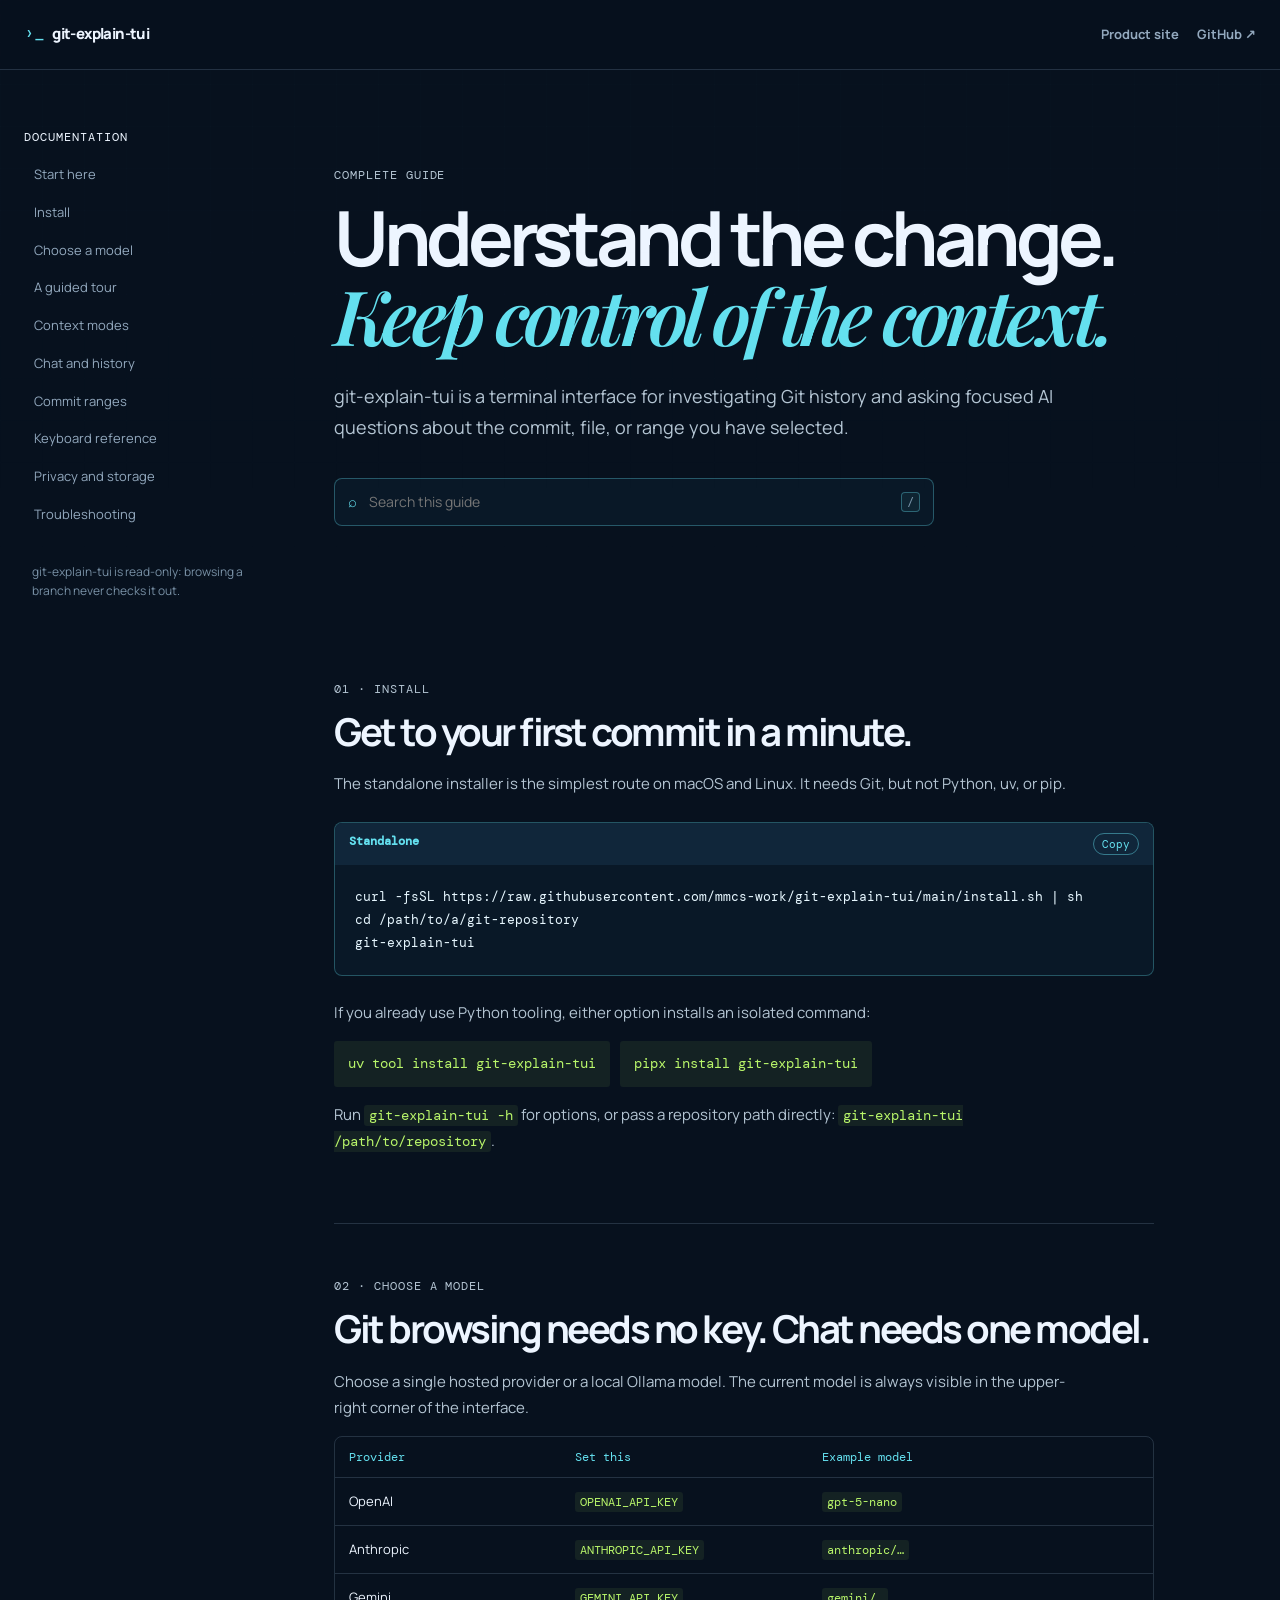
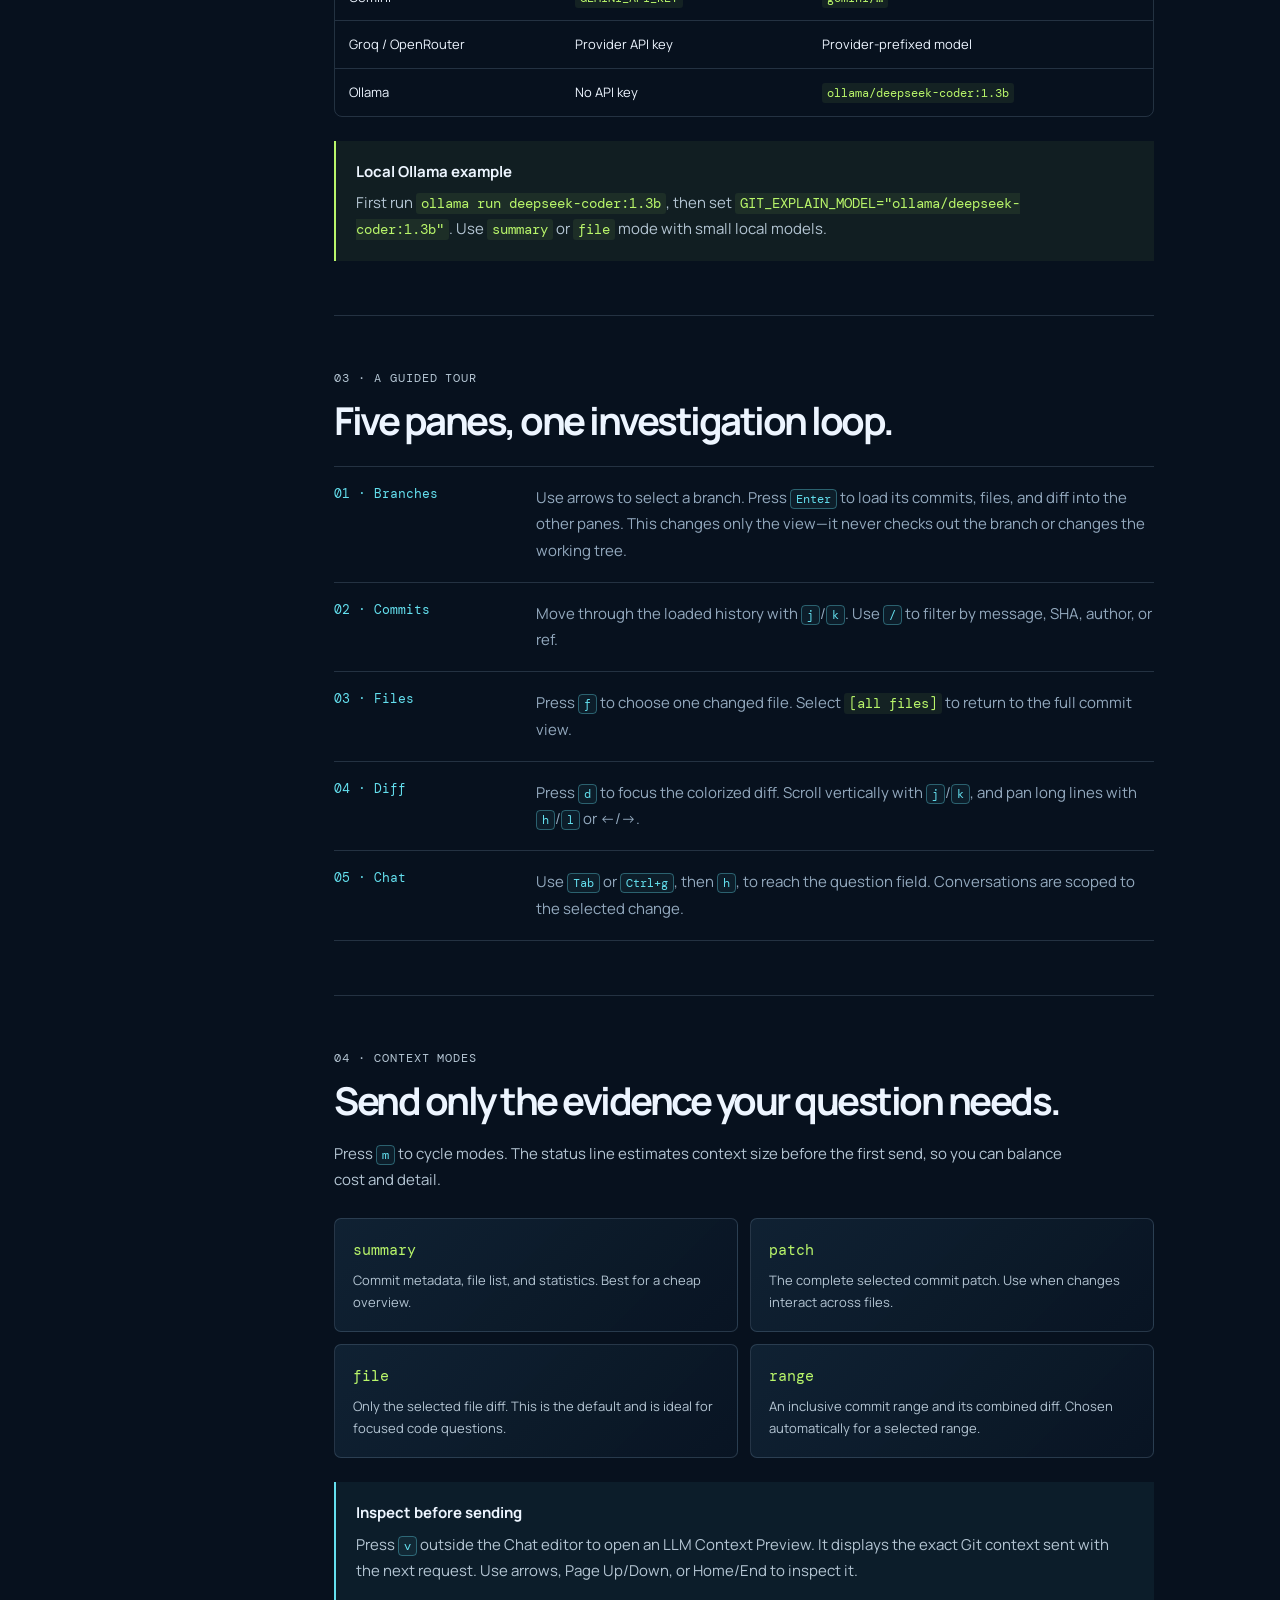
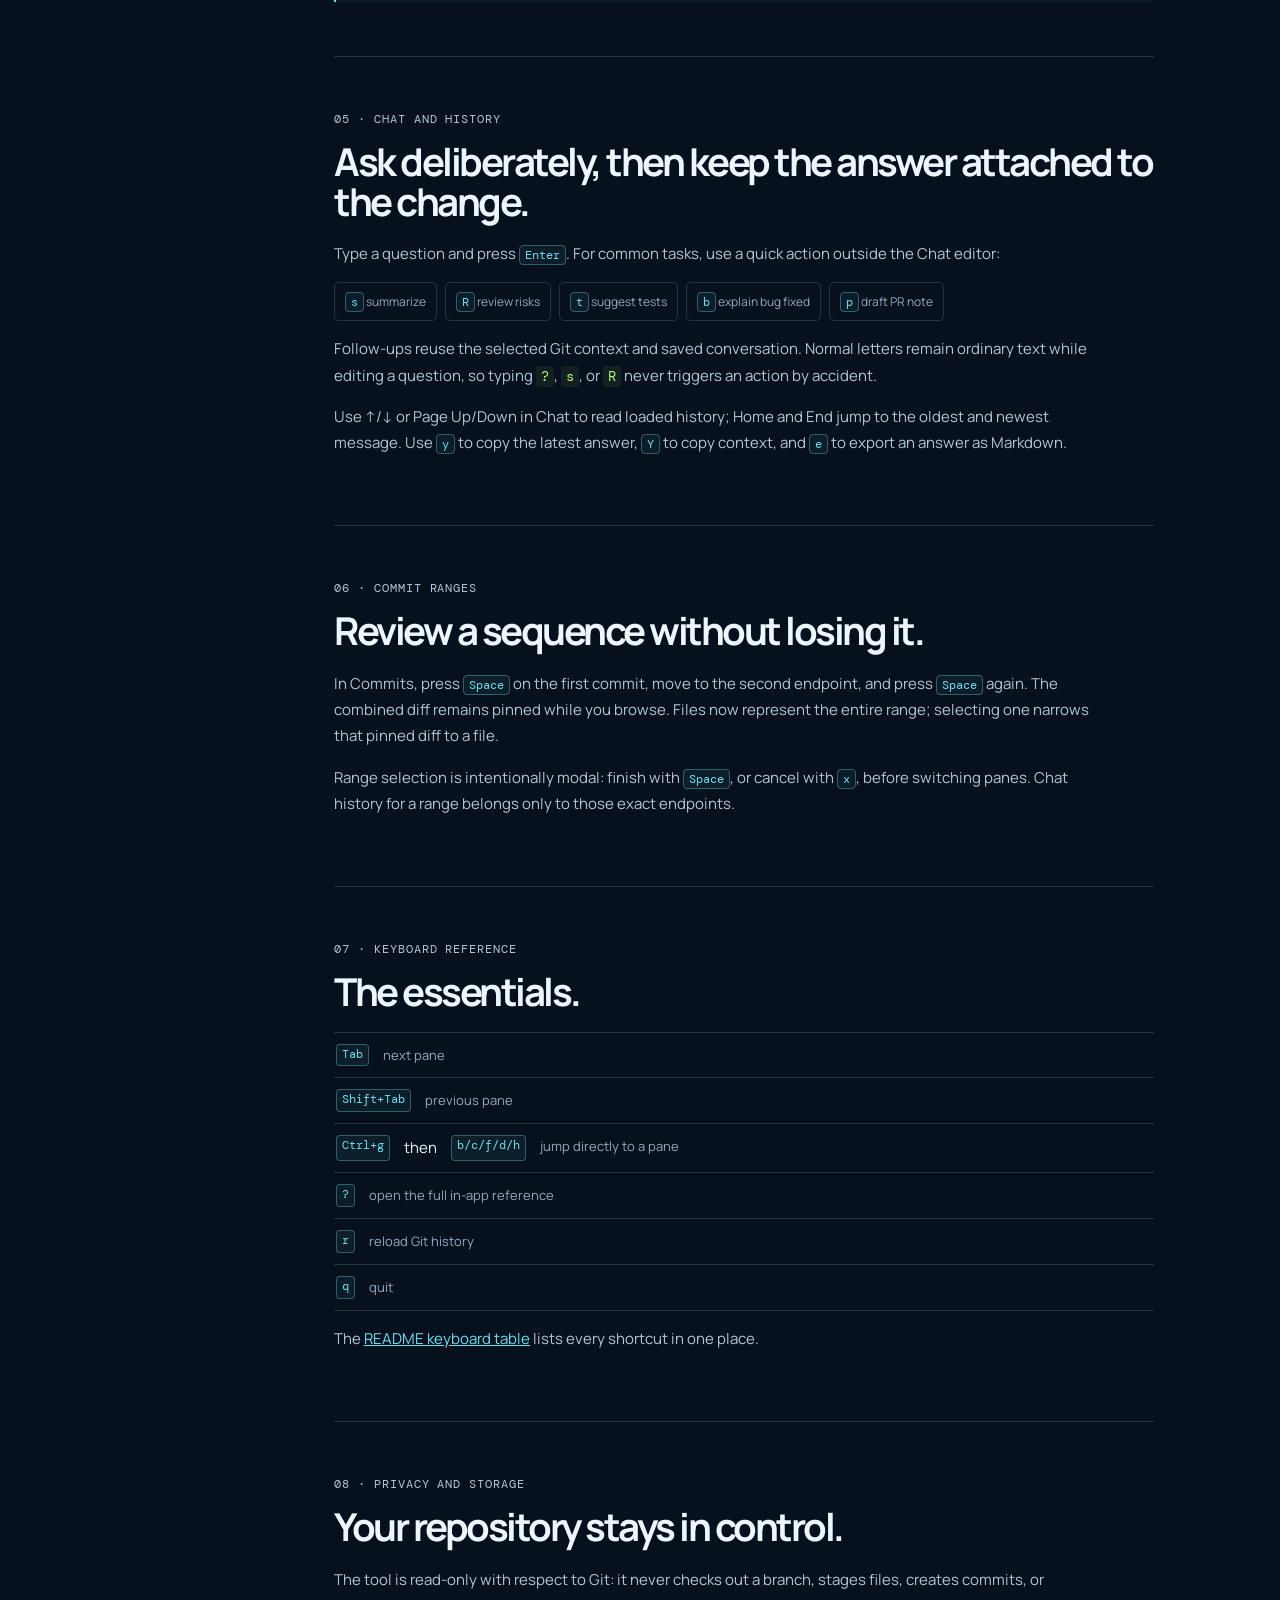
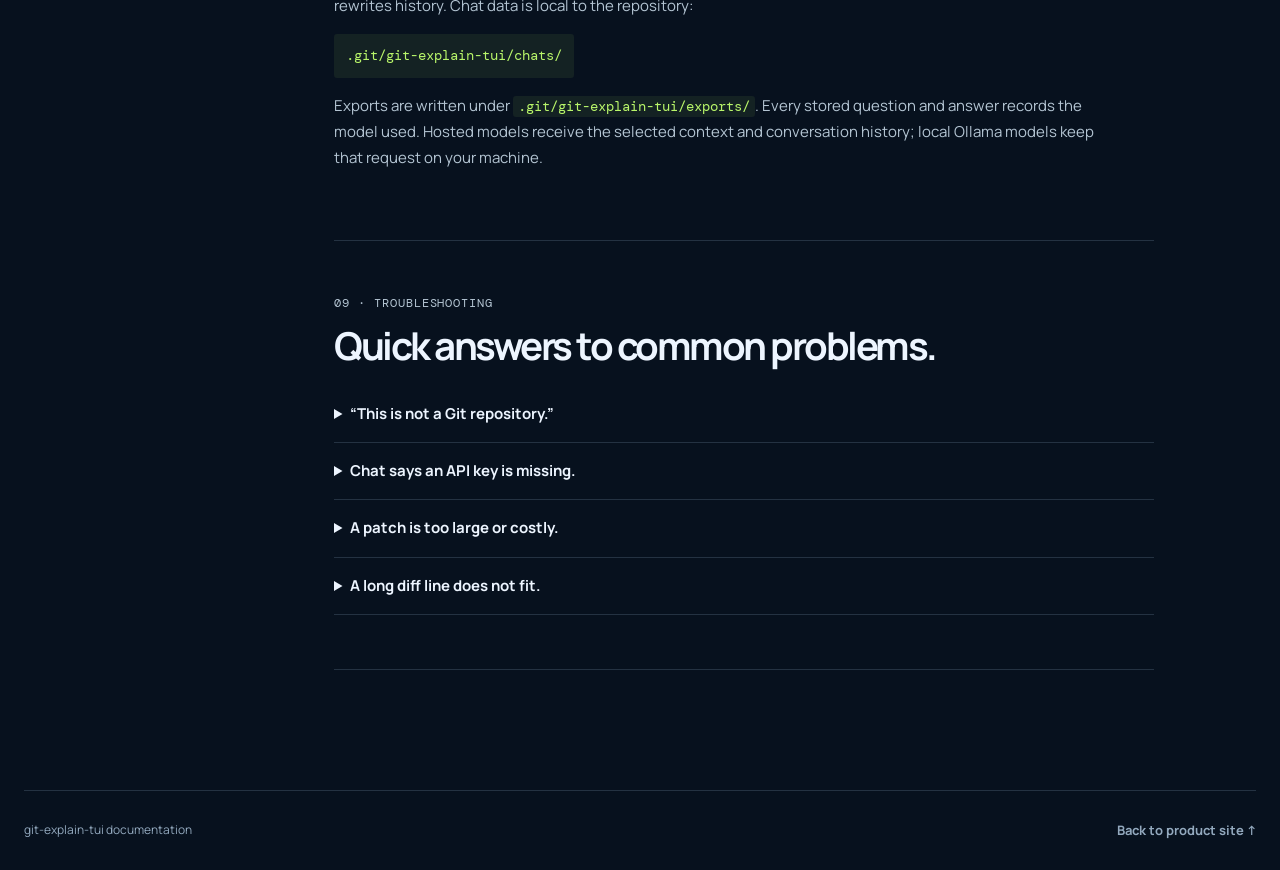
==== docs/guide/index.html @ 9ba9210c "docs: add searchable documentation guide" ====
<!doctype html>
<html lang="en">
  <head>
    <meta charset="utf-8" />
    <meta name="viewport" content="width=device-width, initial-scale=1" />
    <meta name="description" content="The complete guide to git-explain-tui: installation, Git browsing, context modes, AI chat, and troubleshooting." />
    <meta name="theme-color" content="#07111e" />
    <title>Documentation — git-explain-tui</title>
    <link rel="stylesheet" href="docs.css" />
  </head>
  <body>
    <header class="topbar">
      <a class="brand" href="../"><span>›_</span> git-explain-tui</a>
      <div class="top-actions">
        <a href="../">Product site</a>
        <a href="https://github.com/mmcs-work/git-explain-tui">GitHub ↗</a>
      </div>
    </header>

    <main class="layout">
      <aside class="sidebar" aria-label="Documentation navigation">
        <p class="sidebar-title">Documentation</p>
        <nav>
          <a href="#start">Start here</a>
          <a href="#install">Install</a>
          <a href="#providers">Choose a model</a>
          <a href="#tour">A guided tour</a>
          <a href="#contexts">Context modes</a>
          <a href="#chat">Chat and history</a>
          <a href="#ranges">Commit ranges</a>
          <a href="#keys">Keyboard reference</a>
          <a href="#privacy">Privacy and storage</a>
          <a href="#troubleshooting">Troubleshooting</a>
        </nav>
        <p class="sidebar-note">git-explain-tui is read-only: browsing a branch never checks it out.</p>
      </aside>

      <article class="content">
        <section class="doc-hero" id="start">
          <p class="eyebrow">Complete guide</p>
          <h1>Understand the change.<br /><em>Keep control of the context.</em></h1>
          <p class="lede">git-explain-tui is a terminal interface for investigating Git history and asking focused AI questions about the commit, file, or range you have selected.</p>
          <label class="search"><span>⌕</span><input id="doc-search" type="search" placeholder="Search this guide" autocomplete="off" /><kbd>/</kbd></label>
          <p class="search-status" id="search-status" aria-live="polite"></p>
        </section>

        <section id="install" data-searchable>
          <p class="kicker">01 · Install</p>
          <h2>Get to your first commit in a minute.</h2>
          <p>The standalone installer is the simplest route on macOS and Linux. It needs Git, but not Python, uv, or pip.</p>
          <div class="code-card"><div><b>Standalone</b><button data-copy="install-command">Copy</button></div><pre id="install-command">curl -fsSL https://raw.githubusercontent.com/mmcs-work/git-explain-tui/main/install.sh | sh
cd /path/to/a/git-repository
git-explain-tui</pre></div>
          <p>If you already use Python tooling, either option installs an isolated command:</p>
          <div class="two-cards"><code>uv tool install git-explain-tui</code><code>pipx install git-explain-tui</code></div>
          <p>Run <code>git-explain-tui -h</code> for options, or pass a repository path directly: <code>git-explain-tui /path/to/repository</code>.</p>
        </section>

        <section id="providers" data-searchable>
          <p class="kicker">02 · Choose a model</p>
          <h2>Git browsing needs no key. Chat needs one model.</h2>
          <p>Choose a single hosted provider or a local Ollama model. The current model is always visible in the upper-right corner of the interface.</p>
          <div class="table-wrap"><table><thead><tr><th>Provider</th><th>Set this</th><th>Example model</th></tr></thead><tbody>
            <tr><td>OpenAI</td><td><code>OPENAI_API_KEY</code></td><td><code>gpt-5-nano</code></td></tr>
            <tr><td>Anthropic</td><td><code>ANTHROPIC_API_KEY</code></td><td><code>anthropic/…</code></td></tr>
            <tr><td>Gemini</td><td><code>GEMINI_API_KEY</code></td><td><code>gemini/…</code></td></tr>
            <tr><td>Groq / OpenRouter</td><td>Provider API key</td><td>Provider-prefixed model</td></tr>
            <tr><td>Ollama</td><td>No API key</td><td><code>ollama/deepseek-coder:1.3b</code></td></tr>
          </tbody></table></div>
          <div class="callout"><b>Local Ollama example</b><p>First run <code>ollama run deepseek-coder:1.3b</code>, then set <code>GIT_EXPLAIN_MODEL="ollama/deepseek-coder:1.3b"</code>. Use <code>summary</code> or <code>file</code> mode with small local models.</p></div>
        </section>

        <section id="tour" data-searchable>
          <p class="kicker">03 · A guided tour</p>
          <h2>Five panes, one investigation loop.</h2>
          <ol class="tour">
            <li><b>01 · Branches</b><span>Use arrows to select a branch. Press <kbd>Enter</kbd> to load its commits, files, and diff into the other panes. This changes only the view—it never checks out the branch or changes the working tree.</span></li>
            <li><b>02 · Commits</b><span>Move through the loaded history with <kbd>j</kbd>/<kbd>k</kbd>. Use <kbd>/</kbd> to filter by message, SHA, author, or ref.</span></li>
            <li><b>03 · Files</b><span>Press <kbd>f</kbd> to choose one changed file. Select <code>[all files]</code> to return to the full commit view.</span></li>
            <li><b>04 · Diff</b><span>Press <kbd>d</kbd> to focus the colorized diff. Scroll vertically with <kbd>j</kbd>/<kbd>k</kbd>, and pan long lines with <kbd>h</kbd>/<kbd>l</kbd> or ←/→.</span></li>
            <li><b>05 · Chat</b><span>Use <kbd>Tab</kbd> or <kbd>Ctrl+g</kbd>, then <kbd>h</kbd>, to reach the question field. Conversations are scoped to the selected change.</span></li>
          </ol>
        </section>

        <section id="contexts" data-searchable>
          <p class="kicker">04 · Context modes</p>
          <h2>Send only the evidence your question needs.</h2>
          <p>Press <kbd>m</kbd> to cycle modes. The status line estimates context size before the first send, so you can balance cost and detail.</p>
          <div class="mode-grid">
            <article><b>summary</b><p>Commit metadata, file list, and statistics. Best for a cheap overview.</p></article>
            <article><b>patch</b><p>The complete selected commit patch. Use when changes interact across files.</p></article>
            <article><b>file</b><p>Only the selected file diff. This is the default and is ideal for focused code questions.</p></article>
            <article><b>range</b><p>An inclusive commit range and its combined diff. Chosen automatically for a selected range.</p></article>
          </div>
          <div class="callout cyan"><b>Inspect before sending</b><p>Press <kbd>v</kbd> outside the Chat editor to open an LLM Context Preview. It displays the exact Git context sent with the next request. Use arrows, Page Up/Down, or Home/End to inspect it.</p></div>
        </section>

        <section id="chat" data-searchable>
          <p class="kicker">05 · Chat and history</p>
          <h2>Ask deliberately, then keep the answer attached to the change.</h2>
          <p>Type a question and press <kbd>Enter</kbd>. For common tasks, use a quick action outside the Chat editor:</p>
          <div class="key-grid"><span><kbd>s</kbd> summarize</span><span><kbd>R</kbd> review risks</span><span><kbd>t</kbd> suggest tests</span><span><kbd>b</kbd> explain bug fixed</span><span><kbd>p</kbd> draft PR note</span></div>
          <p>Follow-ups reuse the selected Git context and saved conversation. Normal letters remain ordinary text while editing a question, so typing <code>?</code>, <code>s</code>, or <code>R</code> never triggers an action by accident.</p>
          <p>Use ↑/↓ or Page Up/Down in Chat to read loaded history; Home and End jump to the oldest and newest message. Use <kbd>y</kbd> to copy the latest answer, <kbd>Y</kbd> to copy context, and <kbd>e</kbd> to export an answer as Markdown.</p>
        </section>

        <section id="ranges" data-searchable>
          <p class="kicker">06 · Commit ranges</p>
          <h2>Review a sequence without losing it.</h2>
          <p>In Commits, press <kbd>Space</kbd> on the first commit, move to the second endpoint, and press <kbd>Space</kbd> again. The combined diff remains pinned while you browse. Files now represent the entire range; selecting one narrows that pinned diff to a file.</p>
          <p>Range selection is intentionally modal: finish with <kbd>Space</kbd>, or cancel with <kbd>x</kbd>, before switching panes. Chat history for a range belongs only to those exact endpoints.</p>
        </section>

        <section id="keys" data-searchable>
          <p class="kicker">07 · Keyboard reference</p>
          <h2>The essentials.</h2>
          <div class="keys"><div><kbd>Tab</kbd><span>next pane</span></div><div><kbd>Shift+Tab</kbd><span>previous pane</span></div><div><kbd>Ctrl+g</kbd> then <kbd>b/c/f/d/h</kbd><span>jump directly to a pane</span></div><div><kbd>?</kbd><span>open the full in-app reference</span></div><div><kbd>r</kbd><span>reload Git history</span></div><div><kbd>q</kbd><span>quit</span></div></div>
          <p>The <a href="https://github.com/mmcs-work/git-explain-tui#keyboard">README keyboard table</a> lists every shortcut in one place.</p>
        </section>

        <section id="privacy" data-searchable>
          <p class="kicker">08 · Privacy and storage</p>
          <h2>Your repository stays in control.</h2>
          <p>The tool is read-only with respect to Git: it never checks out a branch, stages files, creates commits, or rewrites history. Chat data is local to the repository:</p>
          <div class="path">.git/git-explain-tui/chats/</div>
          <p>Exports are written under <code>.git/git-explain-tui/exports/</code>. Every stored question and answer records the model used. Hosted models receive the selected context and conversation history; local Ollama models keep that request on your machine.</p>
        </section>

        <section id="troubleshooting" data-searchable>
          <p class="kicker">09 · Troubleshooting</p>
          <h2>Quick answers to common problems.</h2>
          <details><summary>“This is not a Git repository.”</summary><p>Run the command inside a repository, or pass its path: <code>git-explain-tui /path/to/repository</code>.</p></details>
          <details><summary>Chat says an API key is missing.</summary><p>Git browsing still works. Set one provider key such as <code>OPENAI_API_KEY</code>, or configure a local model with <code>GIT_EXPLAIN_MODEL="ollama/…"</code>.</p></details>
          <details><summary>A patch is too large or costly.</summary><p>Choose <code>summary</code> or <code>file</code> mode with <kbd>m</kbd>, and press <kbd>v</kbd> to inspect the payload before sending.</p></details>
          <details><summary>A long diff line does not fit.</summary><p>Focus Diff with <kbd>d</kbd>, then pan with <kbd>h</kbd>/<kbd>l</kbd> or ←/→. The horizontal counter shows your position.</p></details>
        </section>
      </article>
    </main>
    <footer><span>git-explain-tui documentation</span><a href="../">Back to product site ↑</a></footer>
    <script src="docs.js"></script>
  </body>
</html>
---- docs/guide/docs.css ----
@import url('https://fonts.googleapis.com/css2?family=DM+Mono:wght@400;500&family=Manrope:wght@400;500;600;700;800&family=Playfair+Display:ital,wght@0,600;0,700;1,600&display=swap');
:root{--ink:#edf5ff;--muted:#93a9be;--line:rgba(176,211,239,.17);--night:#07111e;--panel:#0b1a2a;--cyan:#64e0ef;--lime:#b9f66a;--violet:#caa8ff;--orange:#ffc36b}*{box-sizing:border-box}html{scroll-behavior:smooth}body{margin:0;color:var(--ink);background:var(--night);font:15px/1.75 Manrope,system-ui,sans-serif}body:before{content:"";position:fixed;inset:0;pointer-events:none;opacity:.4;background-image:linear-gradient(rgba(145,187,218,.035) 1px,transparent 1px),linear-gradient(90deg,rgba(145,187,218,.035) 1px,transparent 1px);background-size:42px 42px;mask-image:linear-gradient(to bottom,#000,transparent 75%)}.topbar{height:70px;padding:0 max(24px,calc((100% - 1240px)/2));display:flex;align-items:center;justify-content:space-between;border-bottom:1px solid var(--line);position:sticky;top:0;background:rgba(7,17,30,.88);backdrop-filter:blur(12px);z-index:2}.brand{color:var(--ink);text-decoration:none;font-weight:800;letter-spacing:-.04em}.brand span{color:var(--cyan);font:18px "DM Mono",monospace;margin-right:5px}.top-actions{display:flex;gap:18px}.top-actions a,footer a{color:var(--muted);font-size:13px;font-weight:700;text-decoration:none}.top-actions a:hover,footer a:hover,a{color:var(--cyan)}.layout{width:min(1240px,calc(100% - 48px));margin:auto;display:grid;grid-template-columns:230px minmax(0,820px);gap:80px}.sidebar{position:sticky;top:94px;align-self:start;padding:35px 0}.sidebar-title,.kicker,.eyebrow{font:12px "DM Mono",monospace;text-transform:uppercase;letter-spacing:.08em}.sidebar-title{color:var(--ink);margin:0 0 12px}.sidebar nav{display:grid;gap:3px}.sidebar nav a{color:var(--muted);text-decoration:none;padding:6px 9px;border-left:1px solid transparent;font-size:13px}.sidebar nav a:hover{color:var(--cyan);border-color:var(--cyan);background:rgba(100,224,239,.05)}.sidebar-note{margin:30px 8px 0;color:#7890a5;font-size:12px;line-height:1.65}.content{padding:72px 0 120px;min-width:0}.content section{padding:54px 0;border-bottom:1px solid var(--line);scroll-margin-top:80px}.doc-hero{padding-top:25px!important;border:0!important}.eyebrow,.kicker{color:var(--cyan);margin:0 0 15px}h1,h2{letter-spacing:-.065em;line-height:1.03}h1{font-size:clamp(46px,6vw,76px);margin:0 0 24px}h2{font-size:clamp(30px,3vw,45px);margin:0 0 20px}h1 em{font-family:"Playfair Display",serif;color:var(--cyan);font-weight:600}.lede{max-width:670px;color:#b6c7d7;font-size:18px;line-height:1.75}.content p{max-width:760px;color:#b4c5d3}.content code,.path{font-family:"DM Mono",monospace;font-size:.9em;color:var(--lime);background:rgba(185,246,106,.07);padding:2px 5px;border-radius:3px}.search{max-width:600px;margin-top:34px;display:flex;align-items:center;gap:10px;padding:10px 13px;border:1px solid rgba(100,224,239,.32);border-radius:8px;background:#091827;color:var(--cyan)}.search input{width:100%;border:0;outline:0;background:transparent;color:var(--ink);font:14px Manrope,sans-serif}.search kbd{color:#7994a9}.search-status{min-height:23px;color:var(--lime);font-size:12px}.code-card{overflow:hidden;margin:24px 0;border:1px solid rgba(100,224,239,.3);border-radius:8px;background:#091827}.code-card>div{display:flex;justify-content:space-between;padding:10px 14px;background:#10263a;color:var(--cyan);font:12px "DM Mono",monospace}.code-card button{border:1px solid rgba(100,224,239,.45);border-radius:999px;background:transparent;color:var(--cyan);padding:3px 8px;font:11px "DM Mono",monospace;cursor:pointer}.code-card pre{margin:0;padding:20px;overflow:auto;color:#e7f7ff;font:13px/1.8 "DM Mono",monospace}.two-cards{display:flex;gap:10px;flex-wrap:wrap}.two-cards code{padding:11px 14px}.table-wrap{overflow:auto;border:1px solid var(--line);border-radius:8px}table{width:100%;border-collapse:collapse;font-size:13px}th,td{text-align:left;padding:12px 14px;border-bottom:1px solid var(--line)}th{color:var(--cyan);font:12px "DM Mono",monospace}tr:last-child td{border:0}.callout{margin-top:24px;padding:18px 20px;border-left:2px solid var(--lime);background:rgba(185,246,106,.055)}.callout.cyan{border-color:var(--cyan);background:rgba(100,224,239,.055)}.callout p{margin:5px 0 0}.tour{list-style:none;margin:26px 0 0;padding:0;border-top:1px solid var(--line)}.tour li{display:grid;grid-template-columns:180px 1fr;gap:22px;padding:18px 0;border-bottom:1px solid var(--line)}.tour b{color:var(--cyan);font:13px "DM Mono",monospace}.tour span{color:var(--muted)}kbd{border:1px solid rgba(100,224,239,.35);border-radius:4px;padding:1px 5px;color:var(--cyan);font:12px "DM Mono",monospace;background:rgba(100,224,239,.06)}.mode-grid{display:grid;grid-template-columns:1fr 1fr;gap:12px;margin-top:25px}.mode-grid article{padding:18px;border:1px solid var(--line);border-radius:7px;background:linear-gradient(135deg,rgba(22,44,64,.62),rgba(10,23,38,.66))}.mode-grid b{color:var(--lime);font:15px "DM Mono",monospace}.mode-grid p{margin:7px 0 0;font-size:13px;line-height:1.65}.key-grid{display:flex;gap:8px;flex-wrap:wrap}.key-grid span{padding:8px 10px;border:1px solid var(--line);border-radius:5px;color:var(--muted);font-size:12px}.keys{display:grid;gap:0;border-top:1px solid var(--line)}.keys div{display:flex;gap:14px;padding:11px 2px;border-bottom:1px solid var(--line)}.keys span{color:var(--muted);font-size:13px}.path{display:inline-block;padding:10px 12px}.content details{padding:15px 0;border-bottom:1px solid var(--line)}summary{cursor:pointer;font-weight:700}details p{margin:9px 0 0;font-size:13px}footer{width:min(1240px,calc(100% - 48px));margin:auto;padding:28px 0;border-top:1px solid var(--line);display:flex;justify-content:space-between;color:var(--muted);font-size:12px}[hidden]{display:none!important}@media(max-width:850px){.layout{display:block}.sidebar{position:static;padding:25px 0 0}.sidebar nav{grid-template-columns:repeat(2,minmax(0,1fr));gap:2px}.sidebar-note{display:none}.content{padding-top:45px}.topbar{padding:0 20px}.tour li{grid-template-columns:1fr;gap:4px}}@media(max-width:560px){.layout,footer{width:min(100% - 30px,1240px)}.top-actions{gap:10px}.top-actions a{font-size:11px}.sidebar nav{grid-template-columns:1fr}.mode-grid{grid-template-columns:1fr}.content{padding-bottom:65px}.content section{padding:38px 0}.tour li{padding:15px 0}}
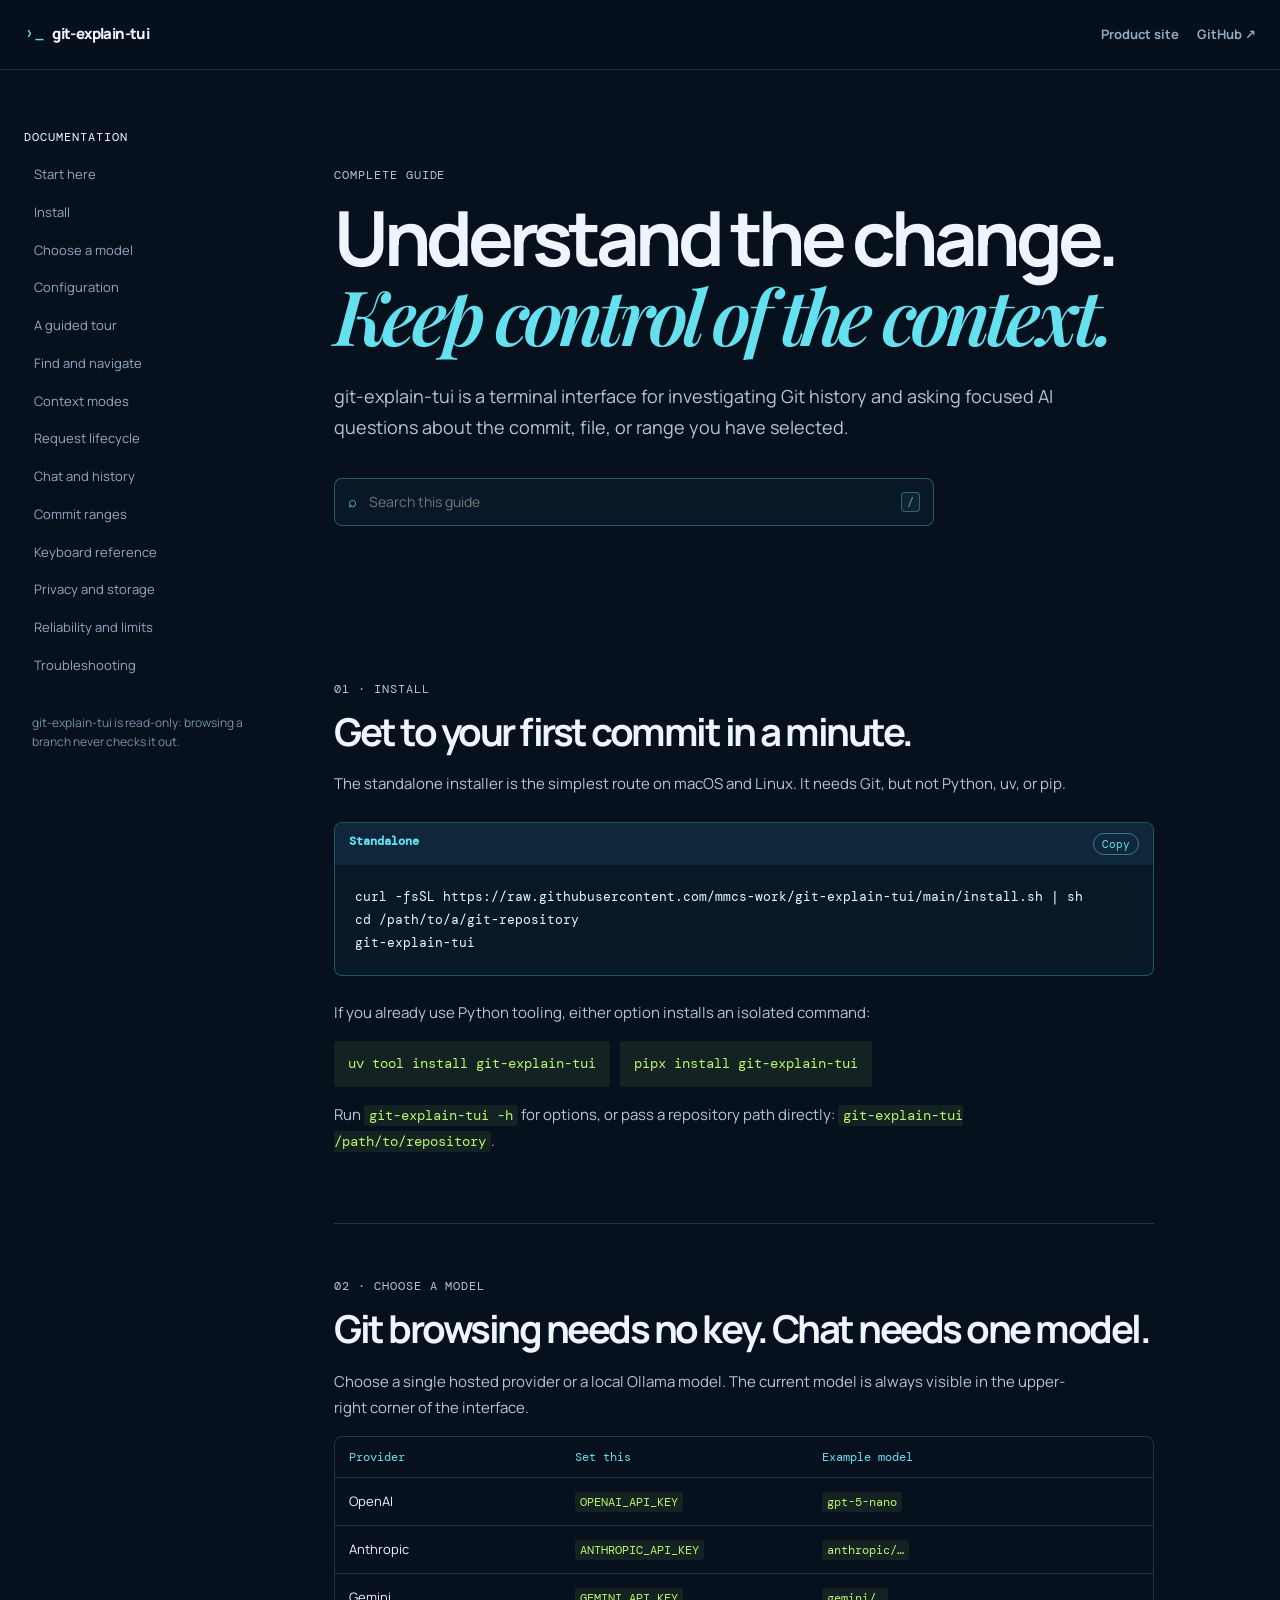
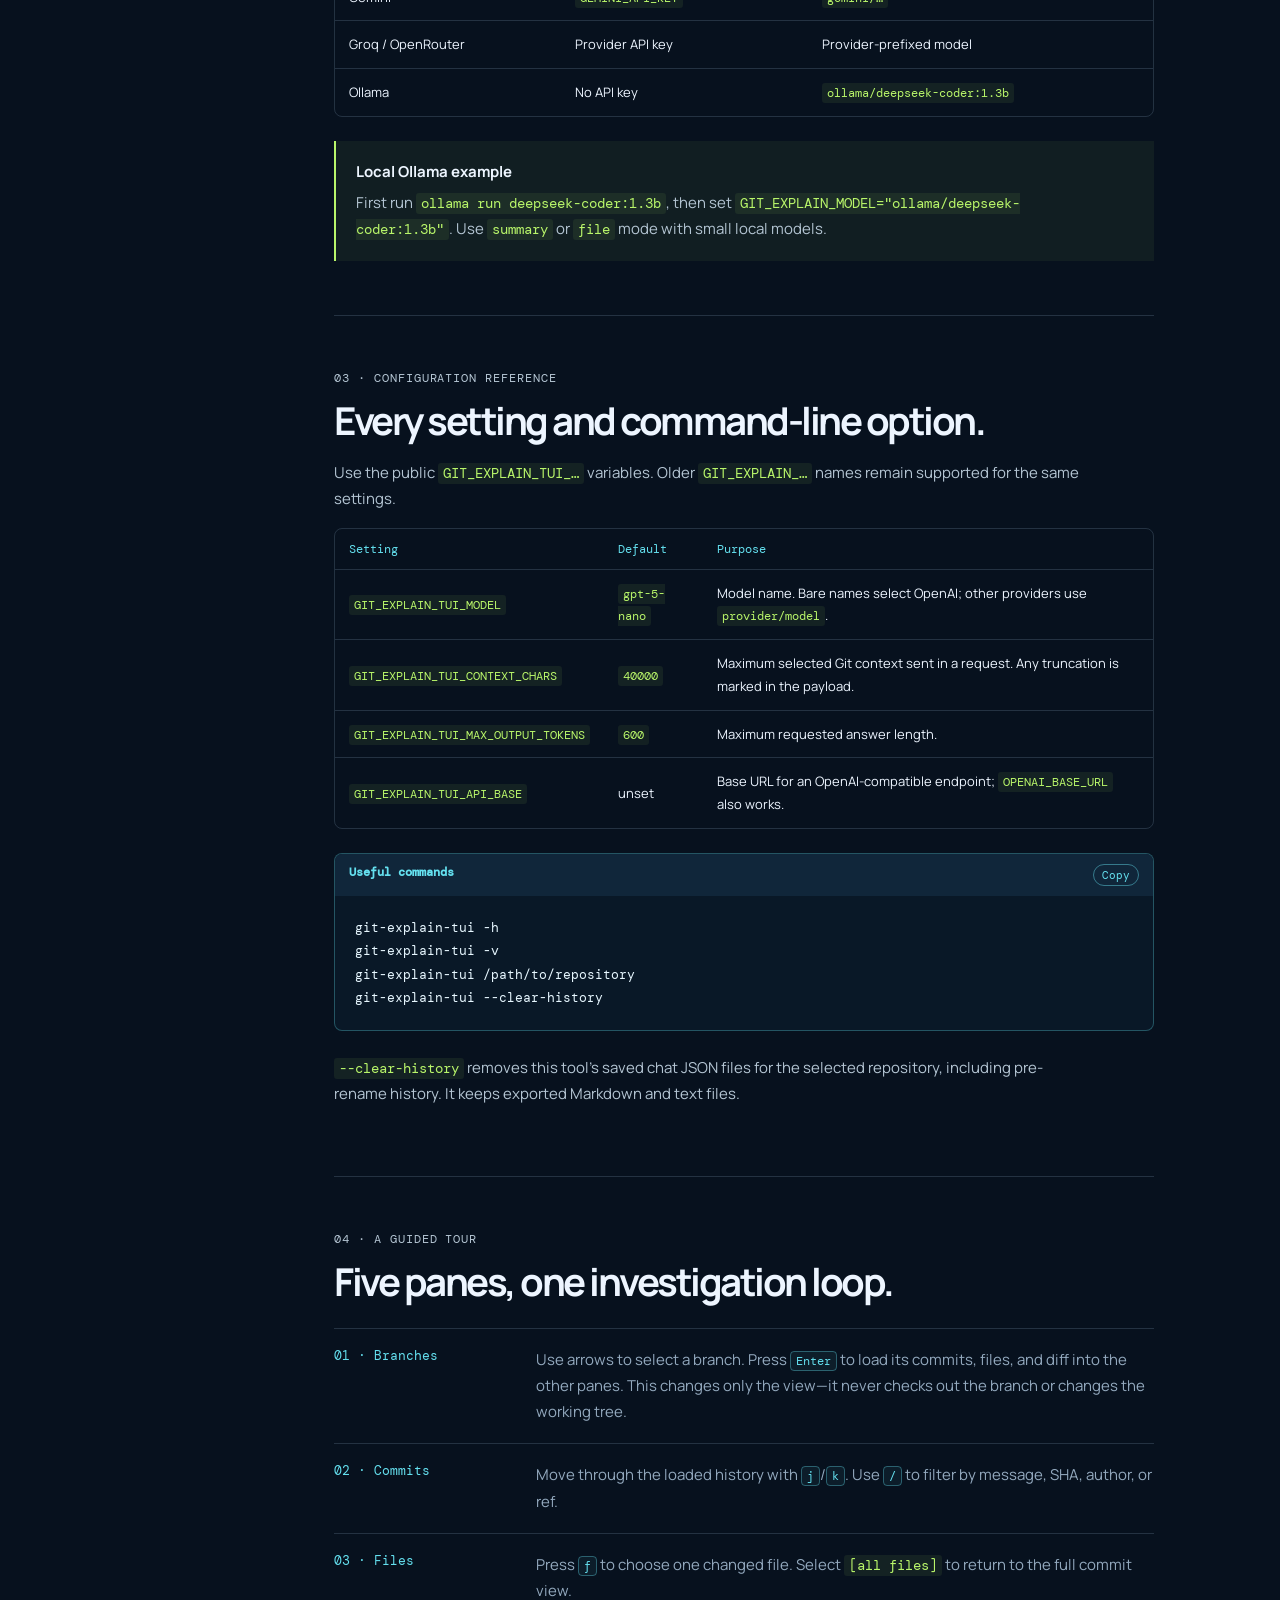
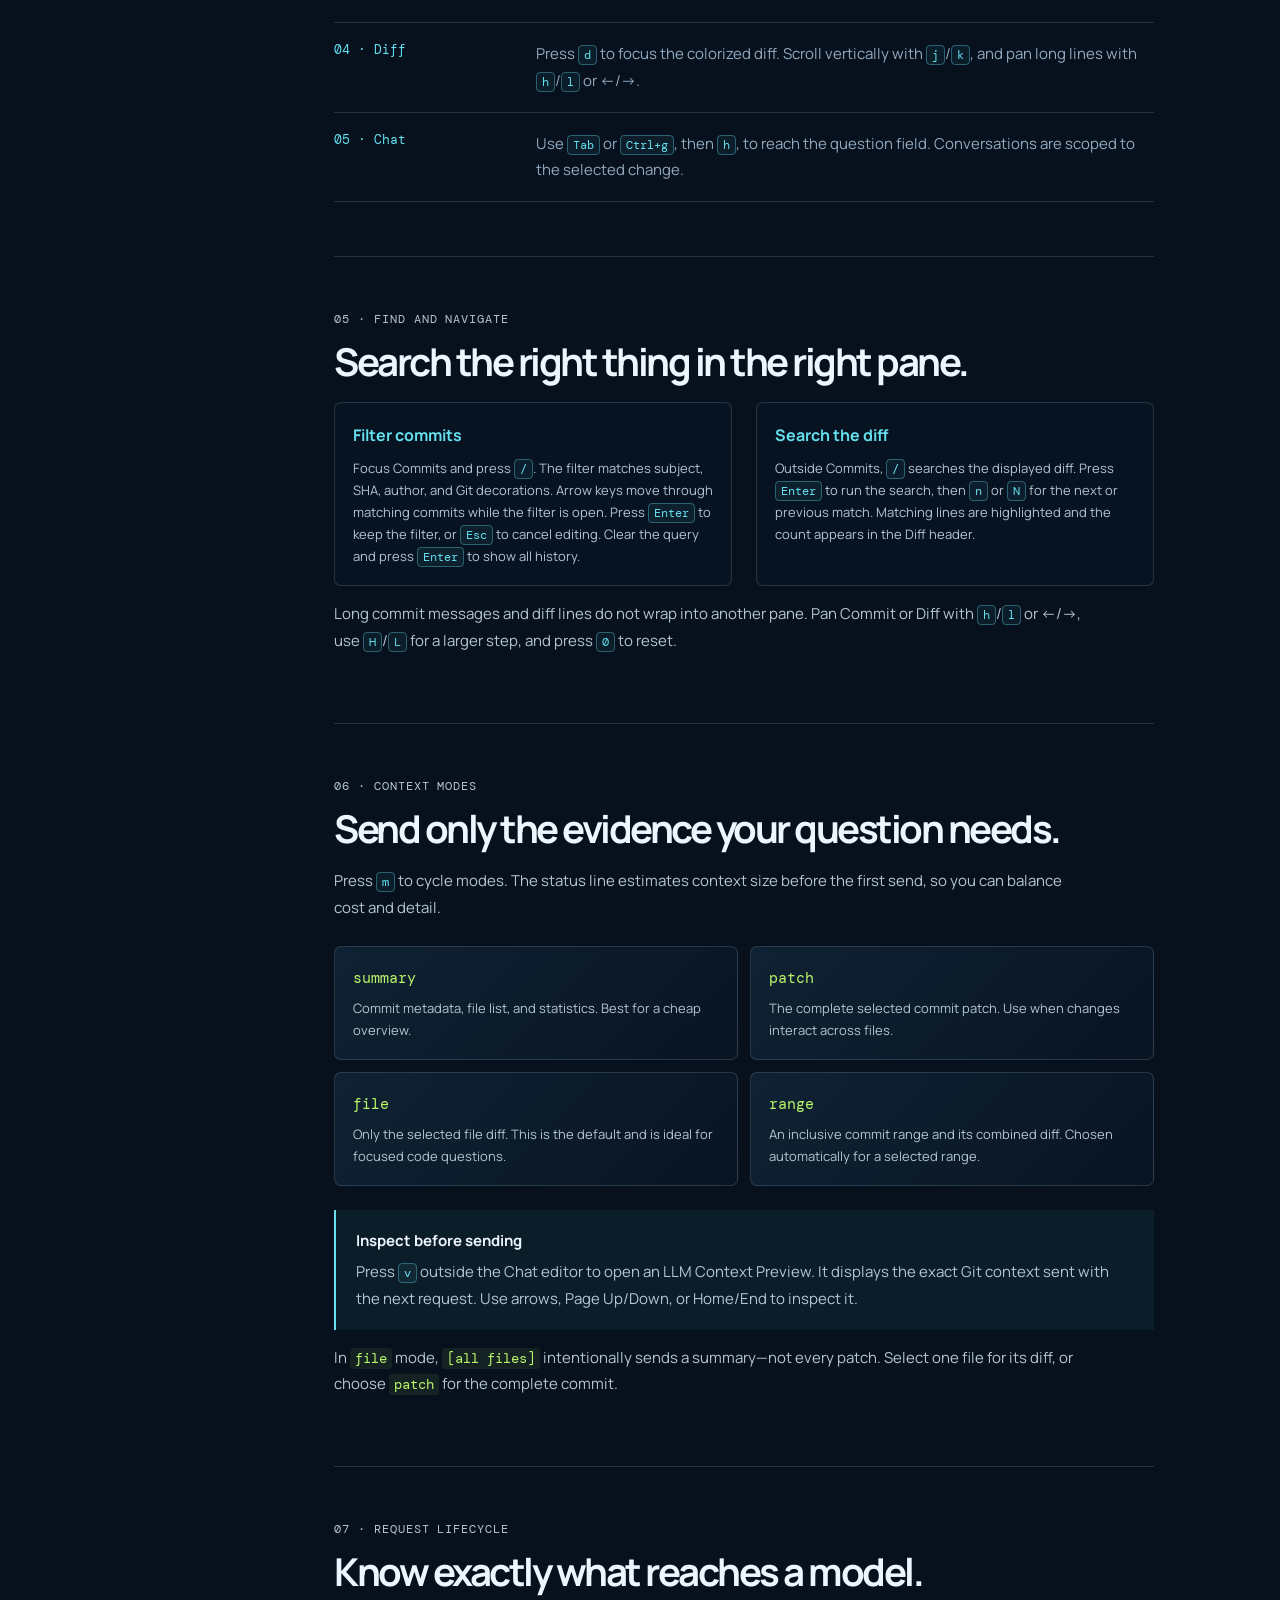
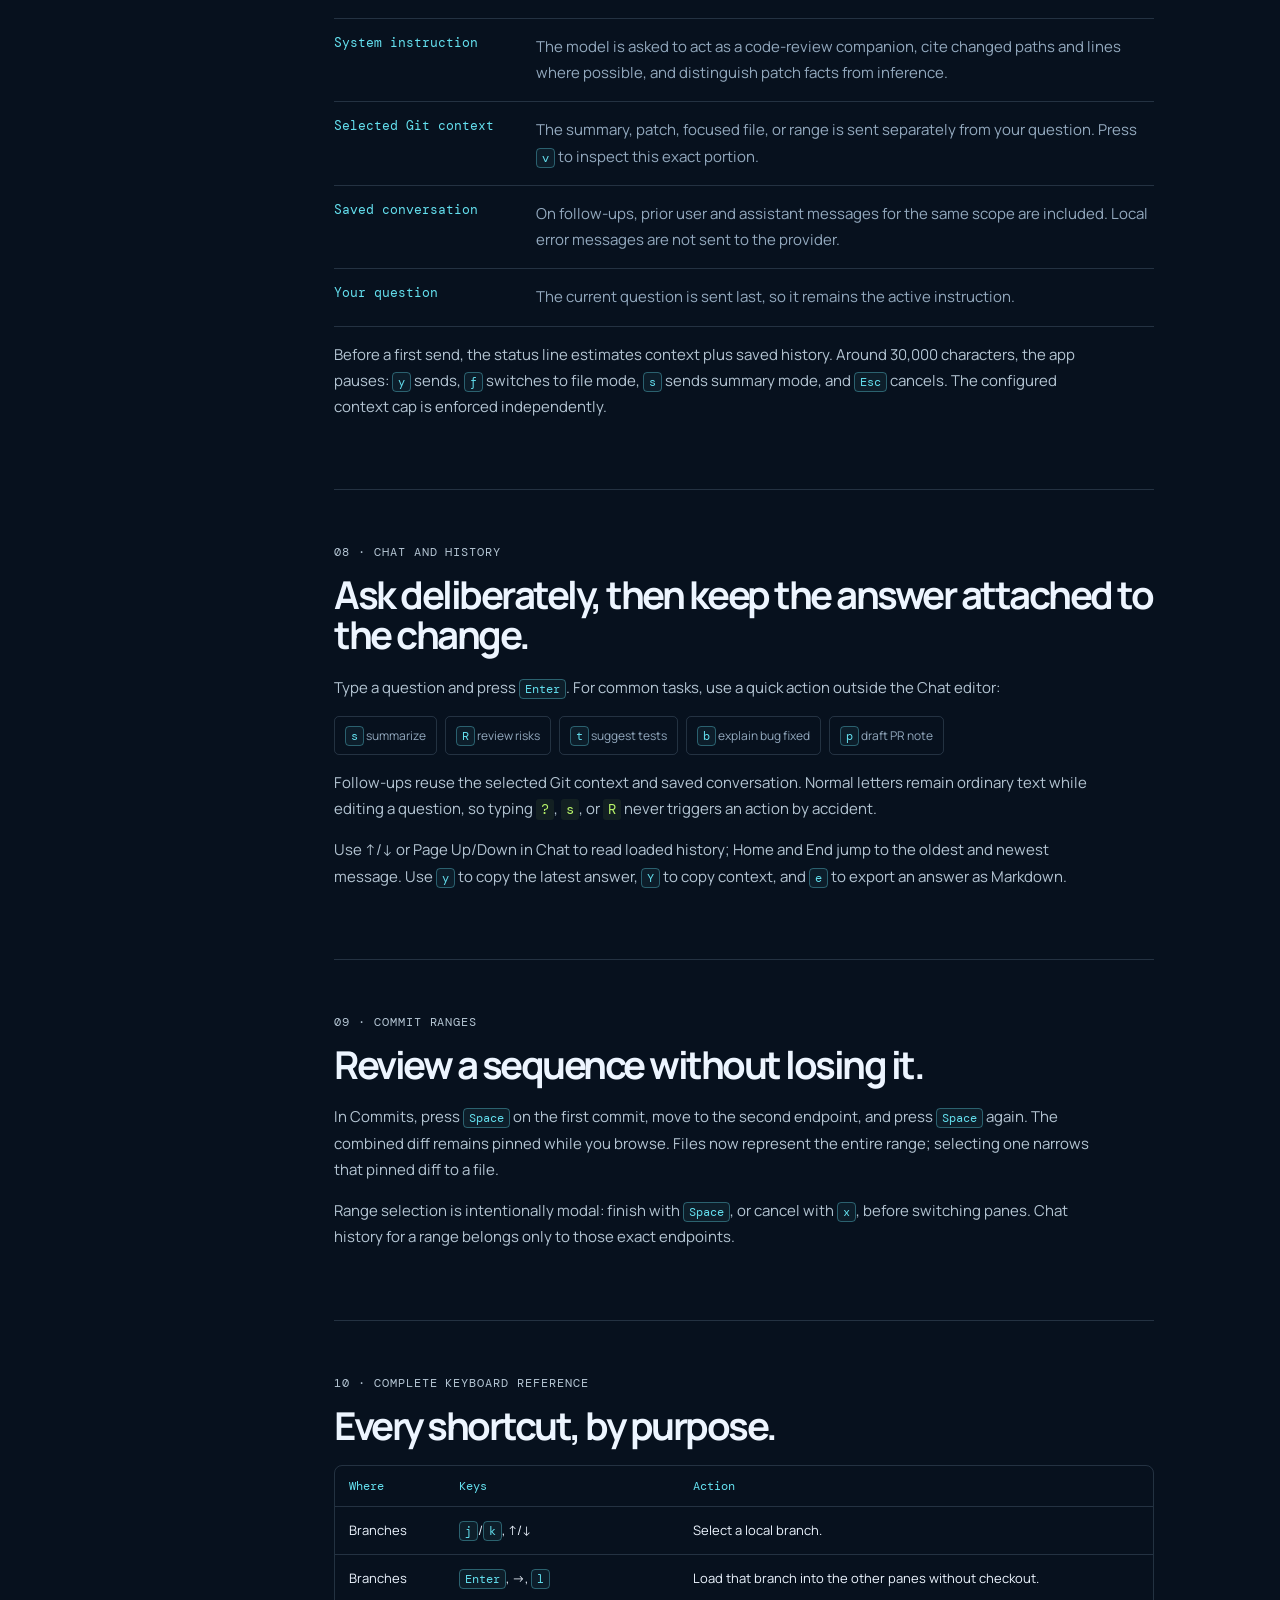
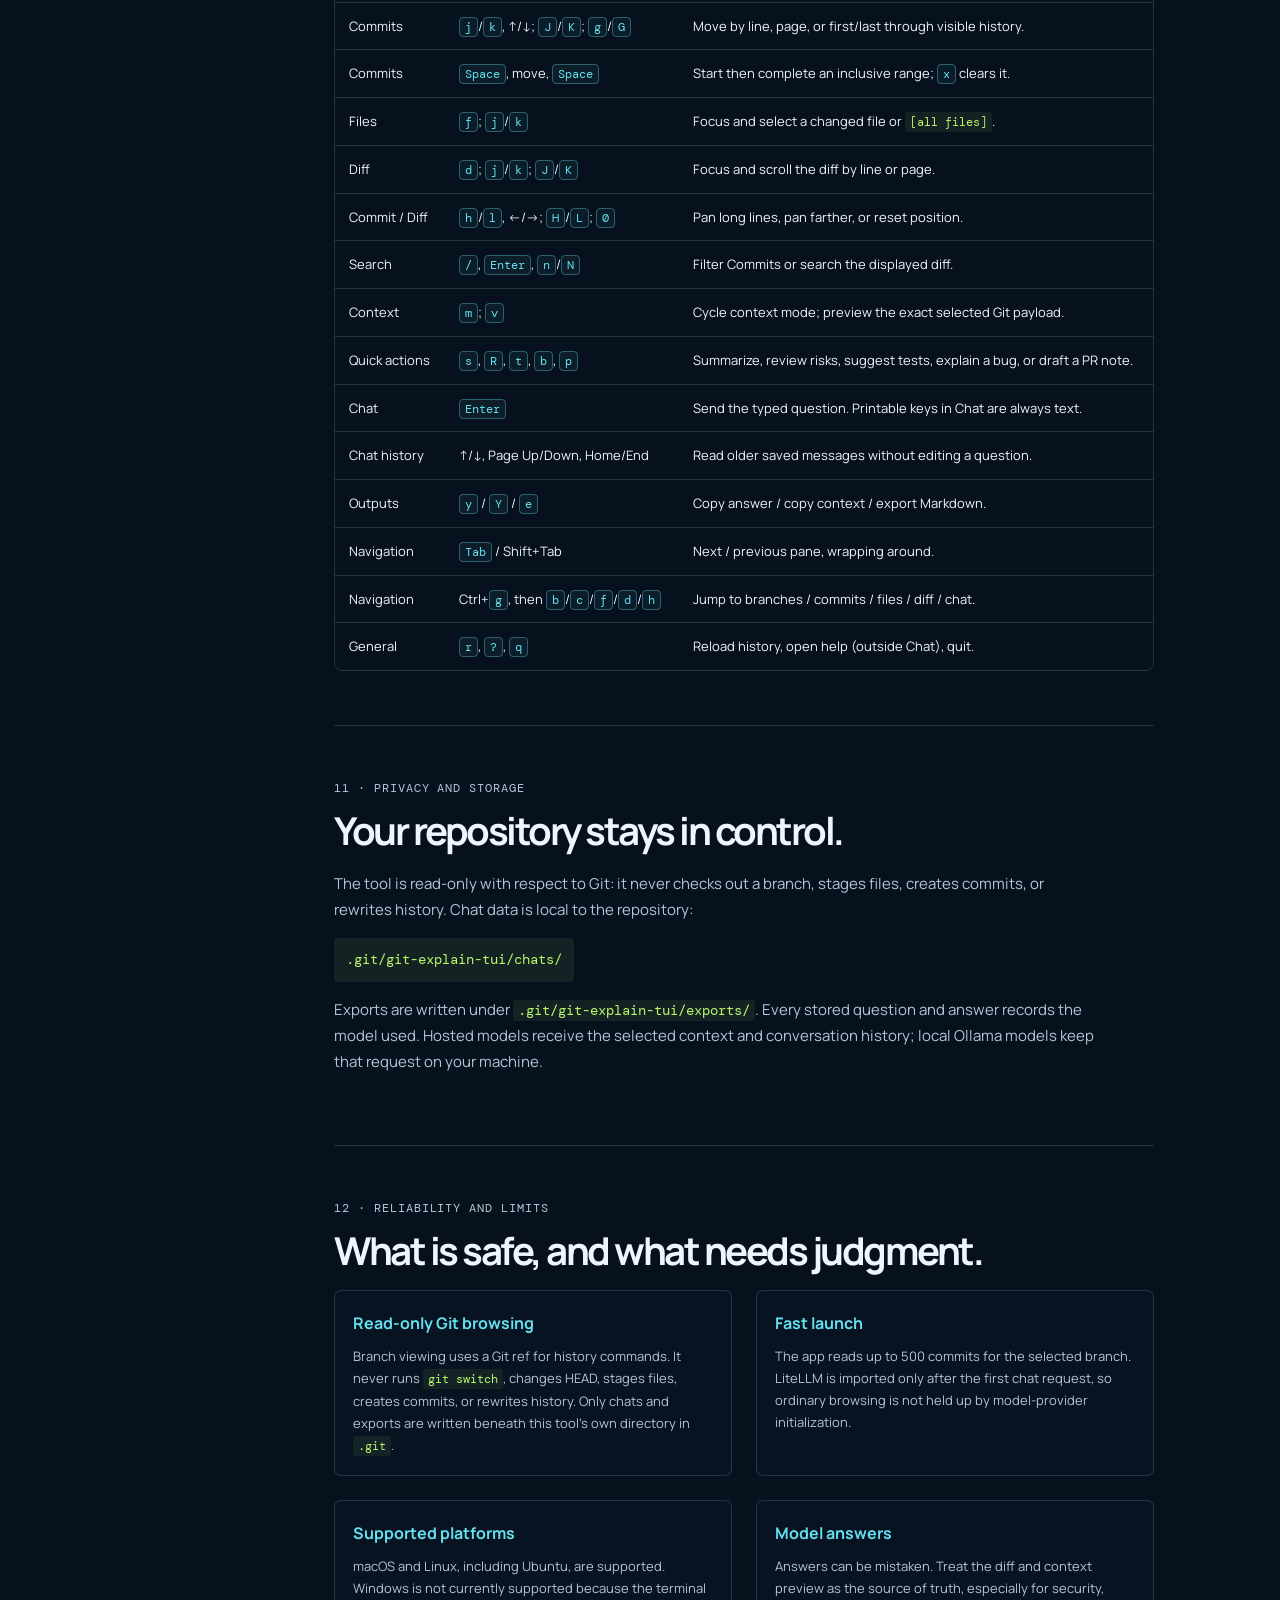
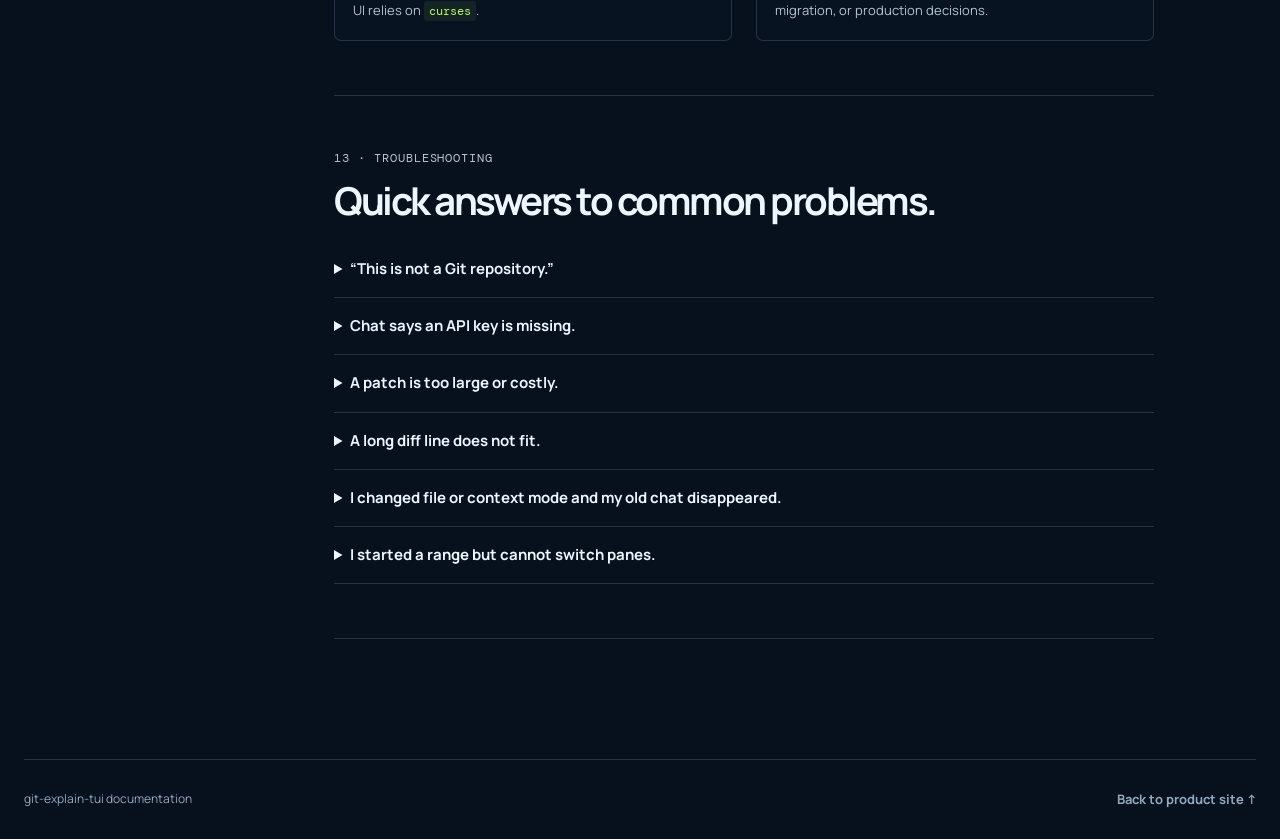
==== commit 715c7336: "docs: expand the complete product reference" ====
--- a/docs/guide/index.html
+++ b/docs/guide/index.html
@@ -7,6 +7,7 @@
     <meta name="theme-color" content="#07111e" />
     <title>Documentation — git-explain-tui</title>
     <link rel="stylesheet" href="docs.css" />
+    <link rel="stylesheet" href="reference.css" />
   </head>
   <body>
     <header class="topbar">
@@ -24,12 +25,16 @@
           <a href="#start">Start here</a>
           <a href="#install">Install</a>
           <a href="#providers">Choose a model</a>
+          <a href="#configuration">Configuration</a>
           <a href="#tour">A guided tour</a>
+          <a href="#find">Find and navigate</a>
           <a href="#contexts">Context modes</a>
+          <a href="#requests">Request lifecycle</a>
           <a href="#chat">Chat and history</a>
           <a href="#ranges">Commit ranges</a>
           <a href="#keys">Keyboard reference</a>
           <a href="#privacy">Privacy and storage</a>
+          <a href="#reliability">Reliability and limits</a>
           <a href="#troubleshooting">Troubleshooting</a>
         </nav>
         <p class="sidebar-note">git-explain-tui is read-only: browsing a branch never checks it out.</p>
@@ -70,8 +75,25 @@
           <div class="callout"><b>Local Ollama example</b><p>First run <code>ollama run deepseek-coder:1.3b</code>, then set <code>GIT_EXPLAIN_MODEL="ollama/deepseek-coder:1.3b"</code>. Use <code>summary</code> or <code>file</code> mode with small local models.</p></div>
         </section>
 
+        <section id="configuration" data-searchable>
+          <p class="kicker">03 · Configuration reference</p>
+          <h2>Every setting and command-line option.</h2>
+          <p>Use the public <code>GIT_EXPLAIN_TUI_…</code> variables. Older <code>GIT_EXPLAIN_…</code> names remain supported for the same settings.</p>
+          <div class="table-wrap"><table><thead><tr><th>Setting</th><th>Default</th><th>Purpose</th></tr></thead><tbody>
+            <tr><td><code>GIT_EXPLAIN_TUI_MODEL</code></td><td><code>gpt-5-nano</code></td><td>Model name. Bare names select OpenAI; other providers use <code>provider/model</code>.</td></tr>
+            <tr><td><code>GIT_EXPLAIN_TUI_CONTEXT_CHARS</code></td><td><code>40000</code></td><td>Maximum selected Git context sent in a request. Any truncation is marked in the payload.</td></tr>
+            <tr><td><code>GIT_EXPLAIN_TUI_MAX_OUTPUT_TOKENS</code></td><td><code>600</code></td><td>Maximum requested answer length.</td></tr>
+            <tr><td><code>GIT_EXPLAIN_TUI_API_BASE</code></td><td>unset</td><td>Base URL for an OpenAI-compatible endpoint; <code>OPENAI_BASE_URL</code> also works.</td></tr>
+          </tbody></table></div>
+          <div class="code-card"><div><b>Useful commands</b><button data-copy="commands">Copy</button></div><pre id="commands">git-explain-tui -h
+git-explain-tui -v
+git-explain-tui /path/to/repository
+git-explain-tui --clear-history</pre></div>
+          <p><code>--clear-history</code> removes this tool’s saved chat JSON files for the selected repository, including pre-rename history. It keeps exported Markdown and text files.</p>
+        </section>
+
         <section id="tour" data-searchable>
-          <p class="kicker">03 · A guided tour</p>
+          <p class="kicker">04 · A guided tour</p>
           <h2>Five panes, one investigation loop.</h2>
           <ol class="tour">
             <li><b>01 · Branches</b><span>Use arrows to select a branch. Press <kbd>Enter</kbd> to load its commits, files, and diff into the other panes. This changes only the view—it never checks out the branch or changes the working tree.</span></li>
@@ -82,8 +104,15 @@
           </ol>
         </section>
 
+        <section id="find" data-searchable>
+          <p class="kicker">05 · Find and navigate</p>
+          <h2>Search the right thing in the right pane.</h2>
+          <div class="two-column"><div><h3>Filter commits</h3><p>Focus Commits and press <kbd>/</kbd>. The filter matches subject, SHA, author, and Git decorations. Arrow keys move through matching commits while the filter is open. Press <kbd>Enter</kbd> to keep the filter, or <kbd>Esc</kbd> to cancel editing. Clear the query and press <kbd>Enter</kbd> to show all history.</p></div><div><h3>Search the diff</h3><p>Outside Commits, <kbd>/</kbd> searches the displayed diff. Press <kbd>Enter</kbd> to run the search, then <kbd>n</kbd> or <kbd>N</kbd> for the next or previous match. Matching lines are highlighted and the count appears in the Diff header.</p></div></div>
+          <p>Long commit messages and diff lines do not wrap into another pane. Pan Commit or Diff with <kbd>h</kbd>/<kbd>l</kbd> or ←/→, use <kbd>H</kbd>/<kbd>L</kbd> for a larger step, and press <kbd>0</kbd> to reset.</p>
+        </section>
+
         <section id="contexts" data-searchable>
-          <p class="kicker">04 · Context modes</p>
+          <p class="kicker">06 · Context modes</p>
           <h2>Send only the evidence your question needs.</h2>
           <p>Press <kbd>m</kbd> to cycle modes. The status line estimates context size before the first send, so you can balance cost and detail.</p>
           <div class="mode-grid">
@@ -93,10 +122,18 @@
             <article><b>range</b><p>An inclusive commit range and its combined diff. Chosen automatically for a selected range.</p></article>
           </div>
           <div class="callout cyan"><b>Inspect before sending</b><p>Press <kbd>v</kbd> outside the Chat editor to open an LLM Context Preview. It displays the exact Git context sent with the next request. Use arrows, Page Up/Down, or Home/End to inspect it.</p></div>
+          <p>In <code>file</code> mode, <code>[all files]</code> intentionally sends a summary—not every patch. Select one file for its diff, or choose <code>patch</code> for the complete commit.</p>
+        </section>
+
+        <section id="requests" data-searchable>
+          <p class="kicker">07 · Request lifecycle</p>
+          <h2>Know exactly what reaches a model.</h2>
+          <ol class="tour compact"><li><b>System instruction</b><span>The model is asked to act as a code-review companion, cite changed paths and lines where possible, and distinguish patch facts from inference.</span></li><li><b>Selected Git context</b><span>The summary, patch, focused file, or range is sent separately from your question. Press <kbd>v</kbd> to inspect this exact portion.</span></li><li><b>Saved conversation</b><span>On follow-ups, prior user and assistant messages for the same scope are included. Local error messages are not sent to the provider.</span></li><li><b>Your question</b><span>The current question is sent last, so it remains the active instruction.</span></li></ol>
+          <p>Before a first send, the status line estimates context plus saved history. Around 30,000 characters, the app pauses: <kbd>y</kbd> sends, <kbd>f</kbd> switches to file mode, <kbd>s</kbd> sends summary mode, and <kbd>Esc</kbd> cancels. The configured context cap is enforced independently.</p>
         </section>
 
         <section id="chat" data-searchable>
-          <p class="kicker">05 · Chat and history</p>
+          <p class="kicker">08 · Chat and history</p>
           <h2>Ask deliberately, then keep the answer attached to the change.</h2>
           <p>Type a question and press <kbd>Enter</kbd>. For common tasks, use a quick action outside the Chat editor:</p>
           <div class="key-grid"><span><kbd>s</kbd> summarize</span><span><kbd>R</kbd> review risks</span><span><kbd>t</kbd> suggest tests</span><span><kbd>b</kbd> explain bug fixed</span><span><kbd>p</kbd> draft PR note</span></div>
@@ -105,34 +142,49 @@
         </section>
 
         <section id="ranges" data-searchable>
-          <p class="kicker">06 · Commit ranges</p>
+          <p class="kicker">09 · Commit ranges</p>
           <h2>Review a sequence without losing it.</h2>
           <p>In Commits, press <kbd>Space</kbd> on the first commit, move to the second endpoint, and press <kbd>Space</kbd> again. The combined diff remains pinned while you browse. Files now represent the entire range; selecting one narrows that pinned diff to a file.</p>
           <p>Range selection is intentionally modal: finish with <kbd>Space</kbd>, or cancel with <kbd>x</kbd>, before switching panes. Chat history for a range belongs only to those exact endpoints.</p>
         </section>
 
         <section id="keys" data-searchable>
-          <p class="kicker">07 · Keyboard reference</p>
-          <h2>The essentials.</h2>
-          <div class="keys"><div><kbd>Tab</kbd><span>next pane</span></div><div><kbd>Shift+Tab</kbd><span>previous pane</span></div><div><kbd>Ctrl+g</kbd> then <kbd>b/c/f/d/h</kbd><span>jump directly to a pane</span></div><div><kbd>?</kbd><span>open the full in-app reference</span></div><div><kbd>r</kbd><span>reload Git history</span></div><div><kbd>q</kbd><span>quit</span></div></div>
-          <p>The <a href="https://github.com/mmcs-work/git-explain-tui#keyboard">README keyboard table</a> lists every shortcut in one place.</p>
+          <p class="kicker">10 · Complete keyboard reference</p>
+          <h2>Every shortcut, by purpose.</h2>
+          <div class="table-wrap"><table><thead><tr><th>Where</th><th>Keys</th><th>Action</th></tr></thead><tbody>
+            <tr><td>Branches</td><td><kbd>j</kbd>/<kbd>k</kbd>, ↑/↓</td><td>Select a local branch.</td></tr><tr><td>Branches</td><td><kbd>Enter</kbd>, →, <kbd>l</kbd></td><td>Load that branch into the other panes without checkout.</td></tr>
+            <tr><td>Commits</td><td><kbd>j</kbd>/<kbd>k</kbd>, ↑/↓; <kbd>J</kbd>/<kbd>K</kbd>; <kbd>g</kbd>/<kbd>G</kbd></td><td>Move by line, page, or first/last through visible history.</td></tr><tr><td>Commits</td><td><kbd>Space</kbd>, move, <kbd>Space</kbd></td><td>Start then complete an inclusive range; <kbd>x</kbd> clears it.</td></tr>
+            <tr><td>Files</td><td><kbd>f</kbd>; <kbd>j</kbd>/<kbd>k</kbd></td><td>Focus and select a changed file or <code>[all files]</code>.</td></tr><tr><td>Diff</td><td><kbd>d</kbd>; <kbd>j</kbd>/<kbd>k</kbd>; <kbd>J</kbd>/<kbd>K</kbd></td><td>Focus and scroll the diff by line or page.</td></tr>
+            <tr><td>Commit / Diff</td><td><kbd>h</kbd>/<kbd>l</kbd>, ←/→; <kbd>H</kbd>/<kbd>L</kbd>; <kbd>0</kbd></td><td>Pan long lines, pan farther, or reset position.</td></tr><tr><td>Search</td><td><kbd>/</kbd>, <kbd>Enter</kbd>, <kbd>n</kbd>/<kbd>N</kbd></td><td>Filter Commits or search the displayed diff.</td></tr>
+            <tr><td>Context</td><td><kbd>m</kbd>; <kbd>v</kbd></td><td>Cycle context mode; preview the exact selected Git payload.</td></tr><tr><td>Quick actions</td><td><kbd>s</kbd>, <kbd>R</kbd>, <kbd>t</kbd>, <kbd>b</kbd>, <kbd>p</kbd></td><td>Summarize, review risks, suggest tests, explain a bug, or draft a PR note.</td></tr>
+            <tr><td>Chat</td><td><kbd>Enter</kbd></td><td>Send the typed question. Printable keys in Chat are always text.</td></tr><tr><td>Chat history</td><td>↑/↓, Page Up/Down, Home/End</td><td>Read older saved messages without editing a question.</td></tr>
+            <tr><td>Outputs</td><td><kbd>y</kbd> / <kbd>Y</kbd> / <kbd>e</kbd></td><td>Copy answer / copy context / export Markdown.</td></tr><tr><td>Navigation</td><td><kbd>Tab</kbd> / Shift+Tab</td><td>Next / previous pane, wrapping around.</td></tr><tr><td>Navigation</td><td>Ctrl+<kbd>g</kbd>, then <kbd>b</kbd>/<kbd>c</kbd>/<kbd>f</kbd>/<kbd>d</kbd>/<kbd>h</kbd></td><td>Jump to branches / commits / files / diff / chat.</td></tr><tr><td>General</td><td><kbd>r</kbd>, <kbd>?</kbd>, <kbd>q</kbd></td><td>Reload history, open help (outside Chat), quit.</td></tr>
+          </tbody></table></div>
         </section>
 
         <section id="privacy" data-searchable>
-          <p class="kicker">08 · Privacy and storage</p>
+          <p class="kicker">11 · Privacy and storage</p>
           <h2>Your repository stays in control.</h2>
           <p>The tool is read-only with respect to Git: it never checks out a branch, stages files, creates commits, or rewrites history. Chat data is local to the repository:</p>
           <div class="path">.git/git-explain-tui/chats/</div>
           <p>Exports are written under <code>.git/git-explain-tui/exports/</code>. Every stored question and answer records the model used. Hosted models receive the selected context and conversation history; local Ollama models keep that request on your machine.</p>
         </section>
 
+        <section id="reliability" data-searchable>
+          <p class="kicker">12 · Reliability and limits</p>
+          <h2>What is safe, and what needs judgment.</h2>
+          <div class="two-column"><div><h3>Read-only Git browsing</h3><p>Branch viewing uses a Git ref for history commands. It never runs <code>git switch</code>, changes HEAD, stages files, creates commits, or rewrites history. Only chats and exports are written beneath this tool’s own directory in <code>.git</code>.</p></div><div><h3>Fast launch</h3><p>The app reads up to 500 commits for the selected branch. LiteLLM is imported only after the first chat request, so ordinary browsing is not held up by model-provider initialization.</p></div><div><h3>Supported platforms</h3><p>macOS and Linux, including Ubuntu, are supported. Windows is not currently supported because the terminal UI relies on <code>curses</code>.</p></div><div><h3>Model answers</h3><p>Answers can be mistaken. Treat the diff and context preview as the source of truth, especially for security, migration, or production decisions.</p></div></div>
+        </section>
+
         <section id="troubleshooting" data-searchable>
-          <p class="kicker">09 · Troubleshooting</p>
+          <p class="kicker">13 · Troubleshooting</p>
           <h2>Quick answers to common problems.</h2>
           <details><summary>“This is not a Git repository.”</summary><p>Run the command inside a repository, or pass its path: <code>git-explain-tui /path/to/repository</code>.</p></details>
           <details><summary>Chat says an API key is missing.</summary><p>Git browsing still works. Set one provider key such as <code>OPENAI_API_KEY</code>, or configure a local model with <code>GIT_EXPLAIN_MODEL="ollama/…"</code>.</p></details>
           <details><summary>A patch is too large or costly.</summary><p>Choose <code>summary</code> or <code>file</code> mode with <kbd>m</kbd>, and press <kbd>v</kbd> to inspect the payload before sending.</p></details>
           <details><summary>A long diff line does not fit.</summary><p>Focus Diff with <kbd>d</kbd>, then pan with <kbd>h</kbd>/<kbd>l</kbd> or ←/→. The horizontal counter shows your position.</p></details>
+          <details><summary>I changed file or context mode and my old chat disappeared.</summary><p>That is expected. Conversation identity includes the commit, mode, and selected file when in file mode. Returning to the same scope resumes its saved history.</p></details>
+          <details><summary>I started a range but cannot switch panes.</summary><p>Range selection is intentionally modal. Move to another commit and press <kbd>Space</kbd> to finish, or press <kbd>x</kbd> to cancel.</p></details>
         </section>
       </article>
     </main>
--- a/docs/guide/reference.css
+++ b/docs/guide/reference.css
@@ -0,0 +1,7 @@
+/* Additional layout for the detailed reference sections. */
+.two-column { display:grid; grid-template-columns:1fr 1fr; gap:24px; }
+.two-column > div { padding:18px; border:1px solid var(--line); border-radius:7px; background:rgba(9,24,39,.48); }
+.two-column h3 { margin:0; color:var(--cyan); font-size:16px; }
+.two-column p { margin:8px 0 0; font-size:13px; line-height:1.7; }
+.tour.compact li { padding:15px 0; }
+@media (max-width:560px) { .two-column { grid-template-columns:1fr; } .tour.compact li { grid-template-columns:1fr; gap:4px; } }
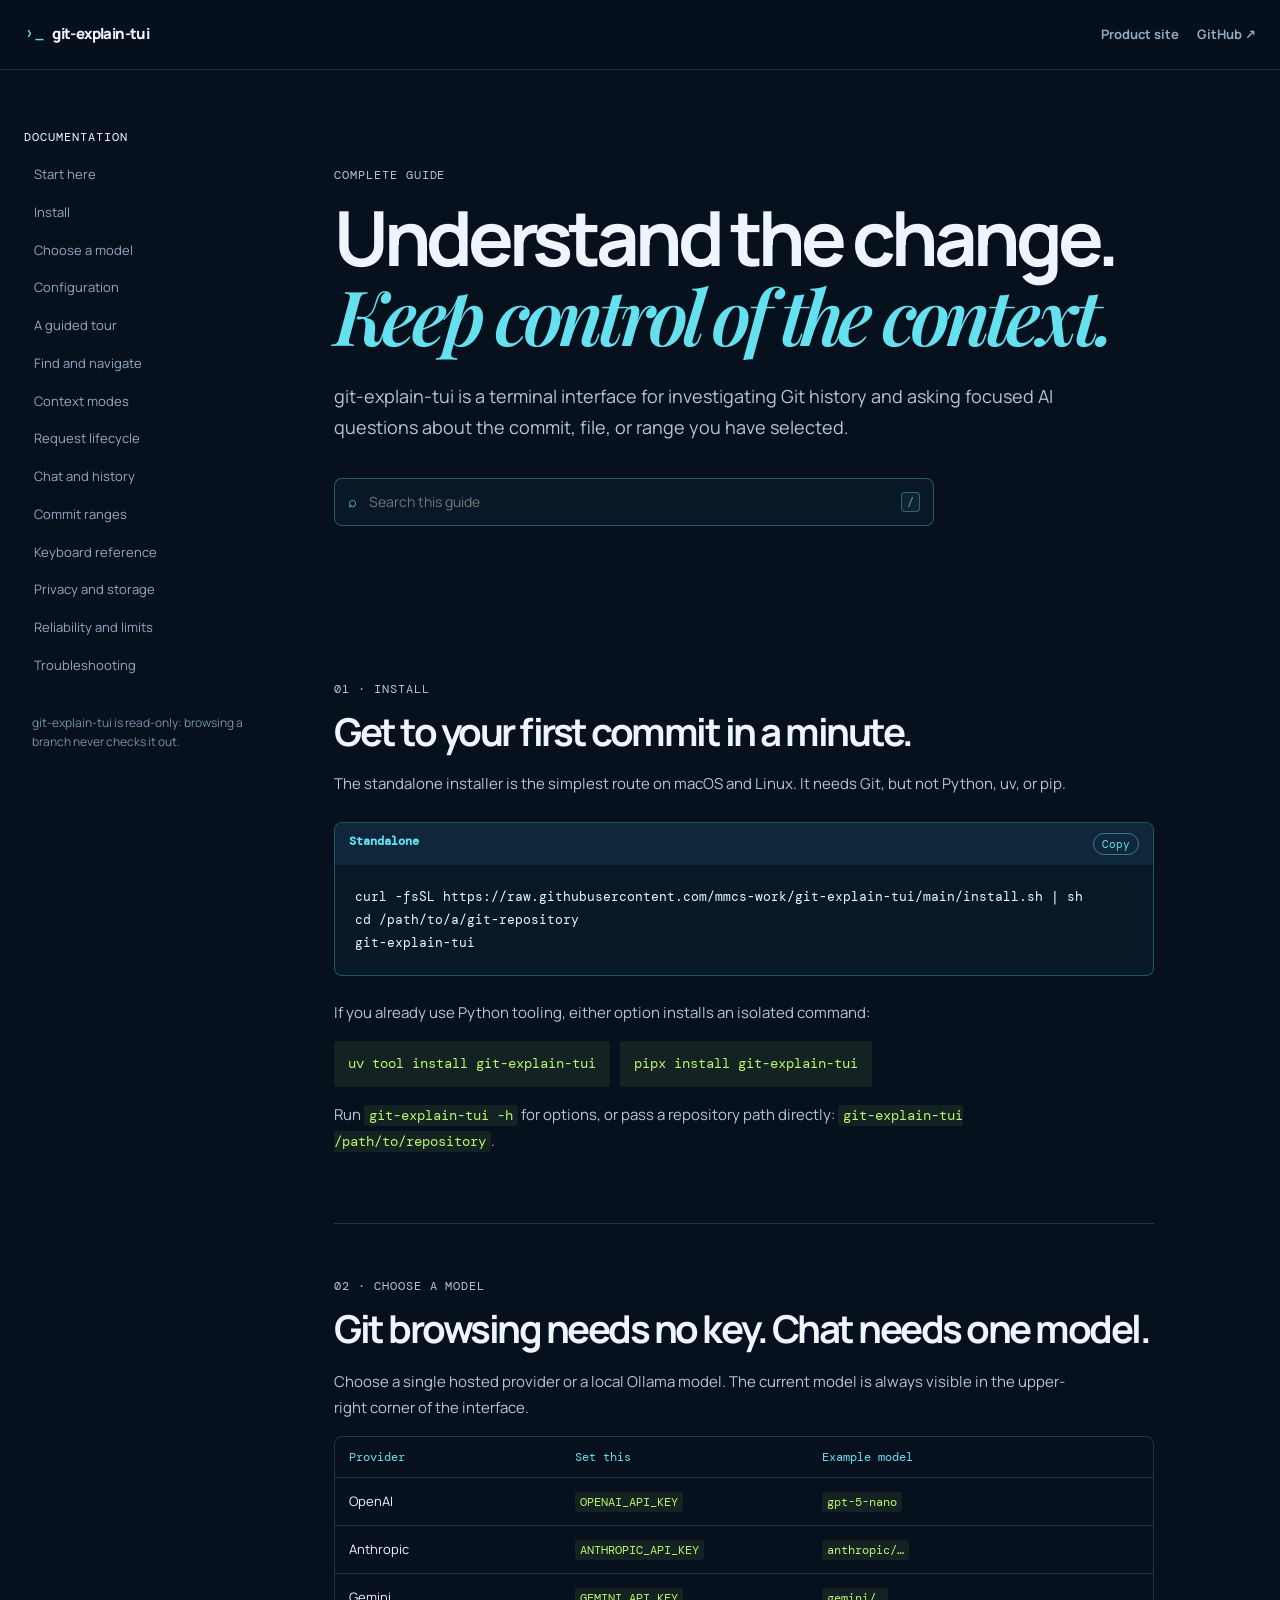
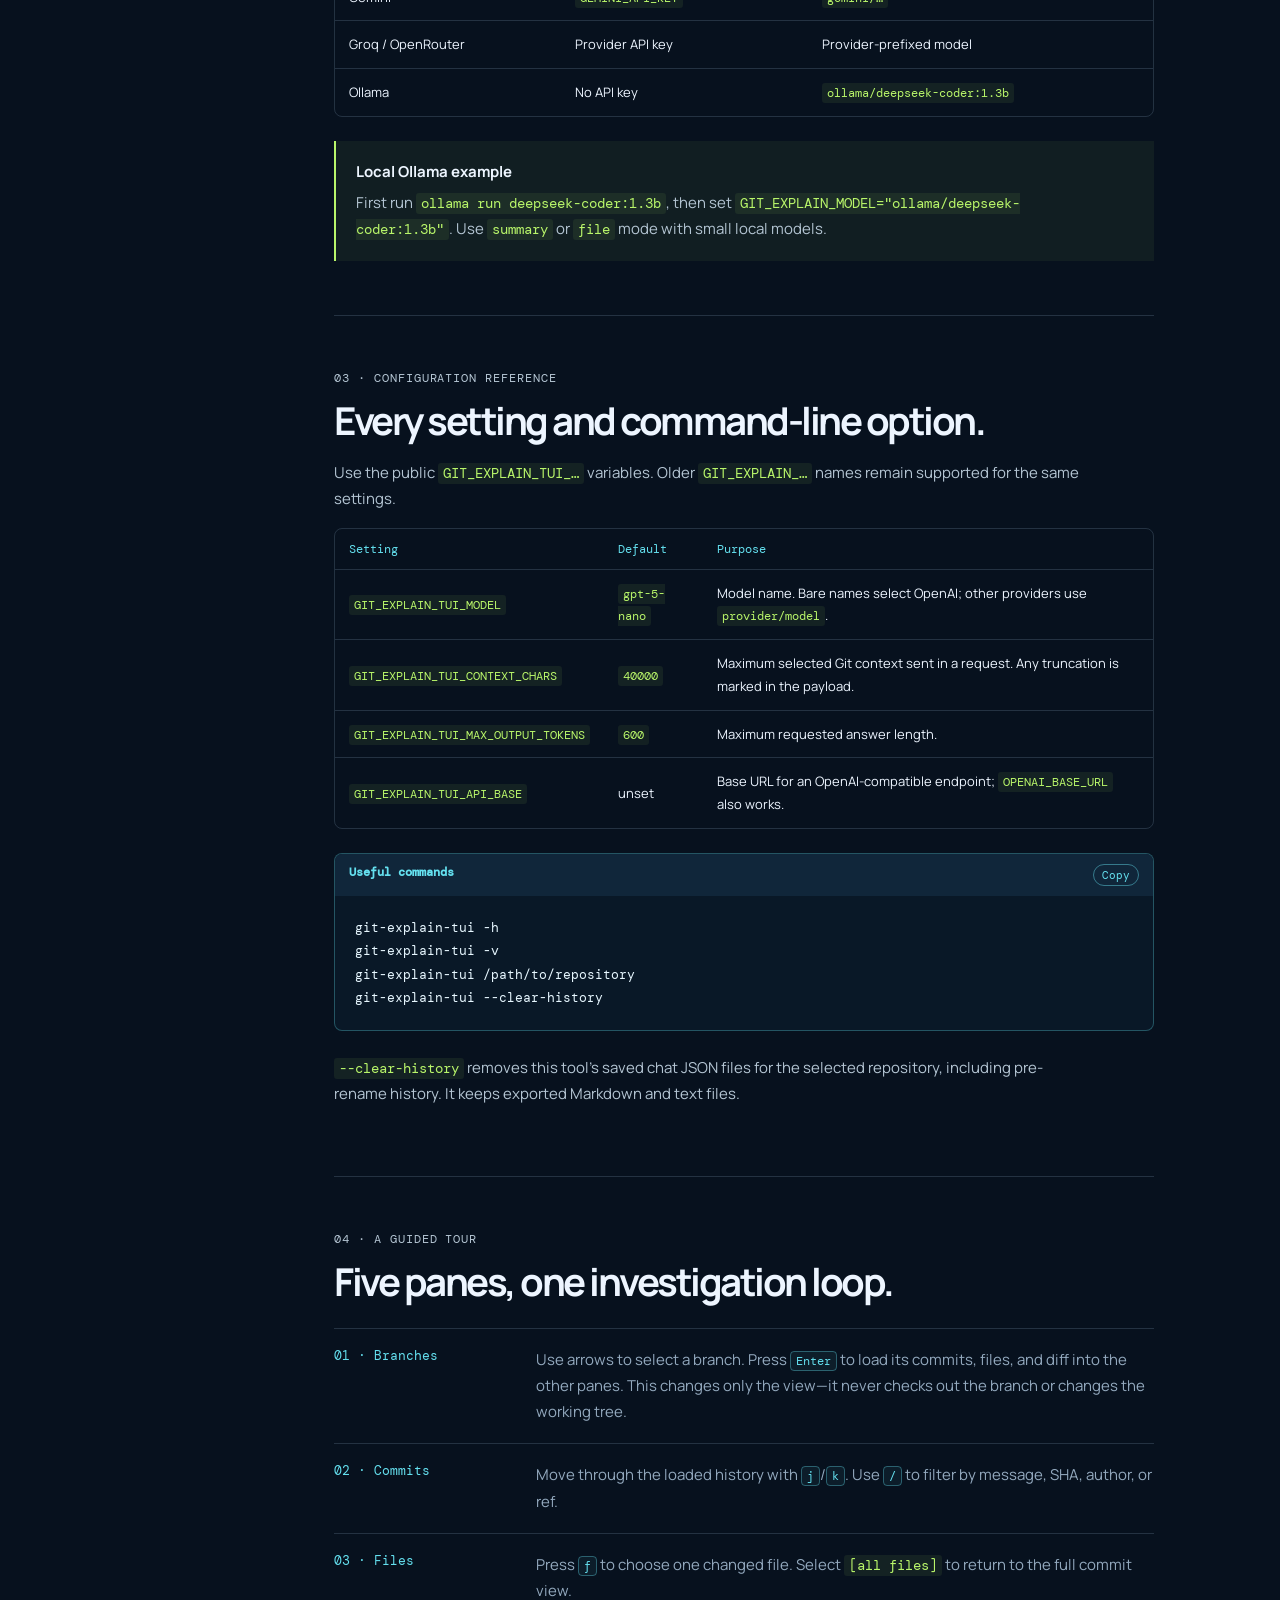
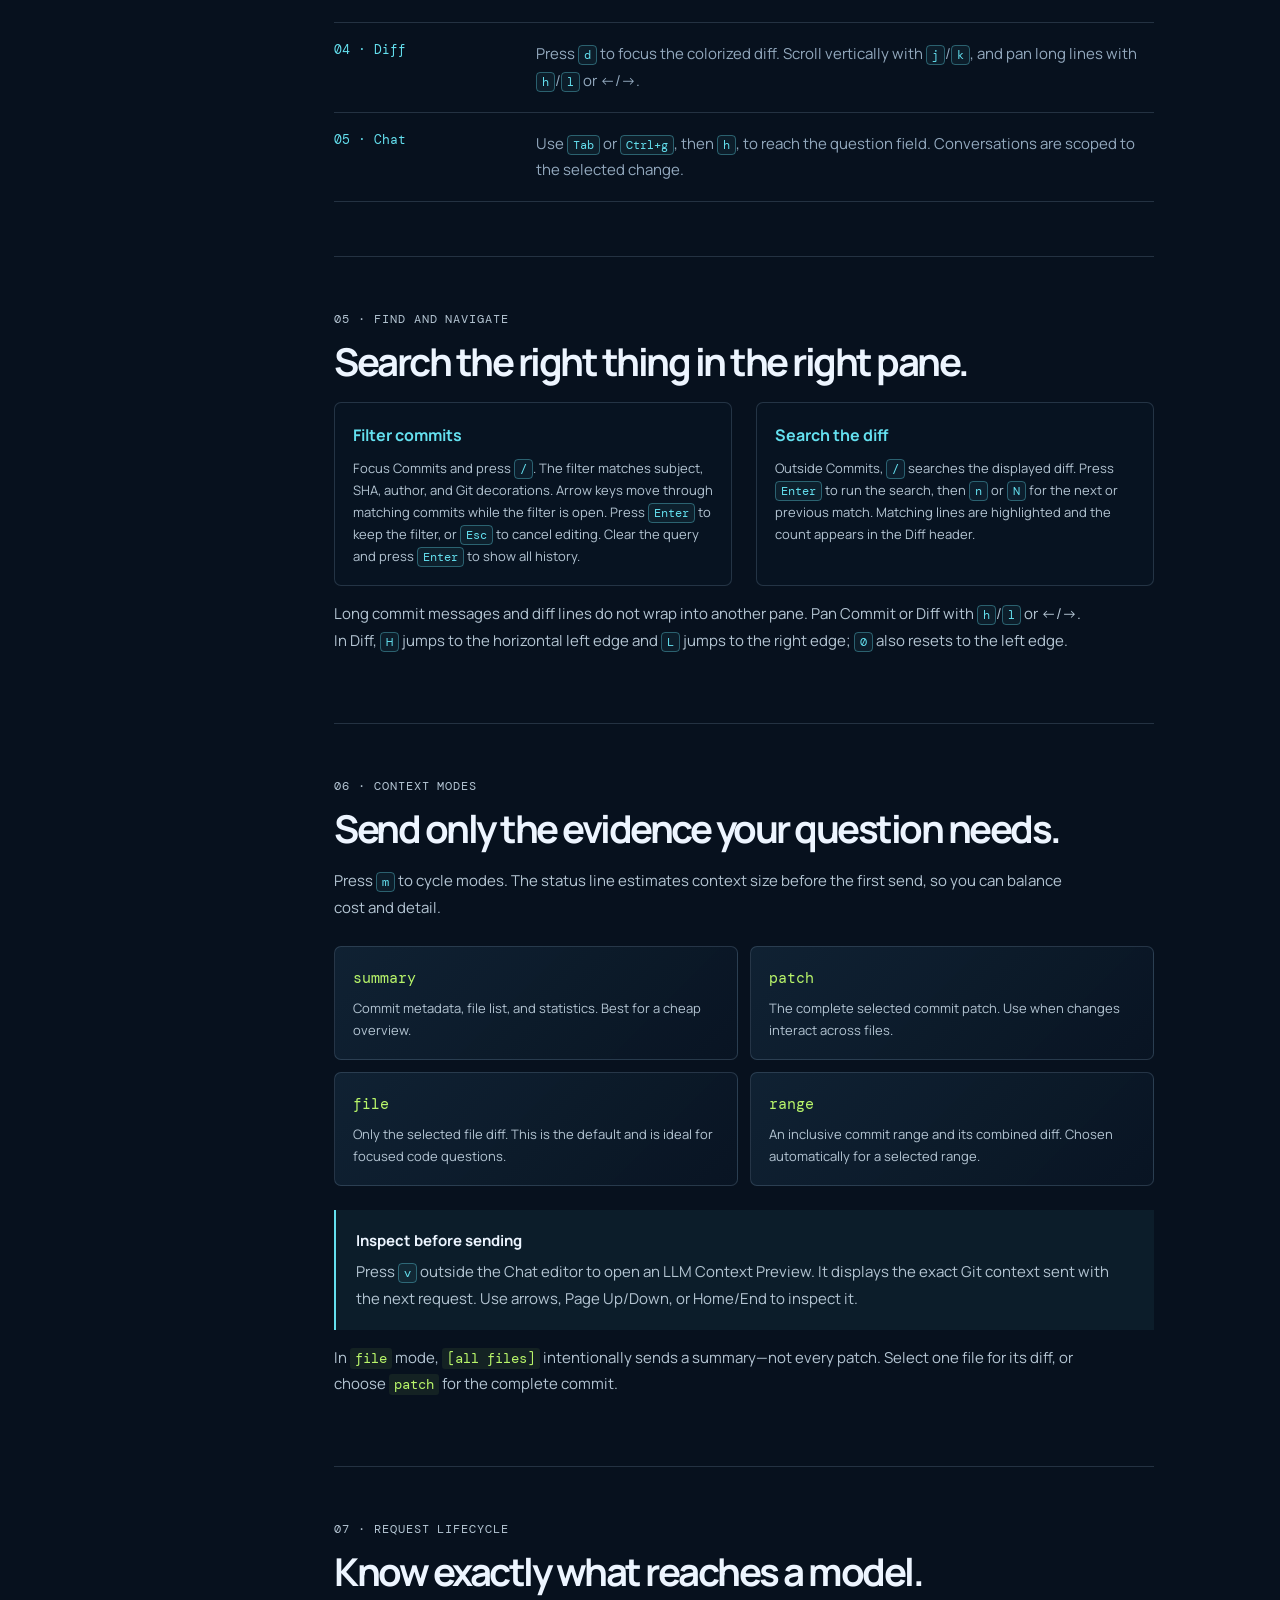
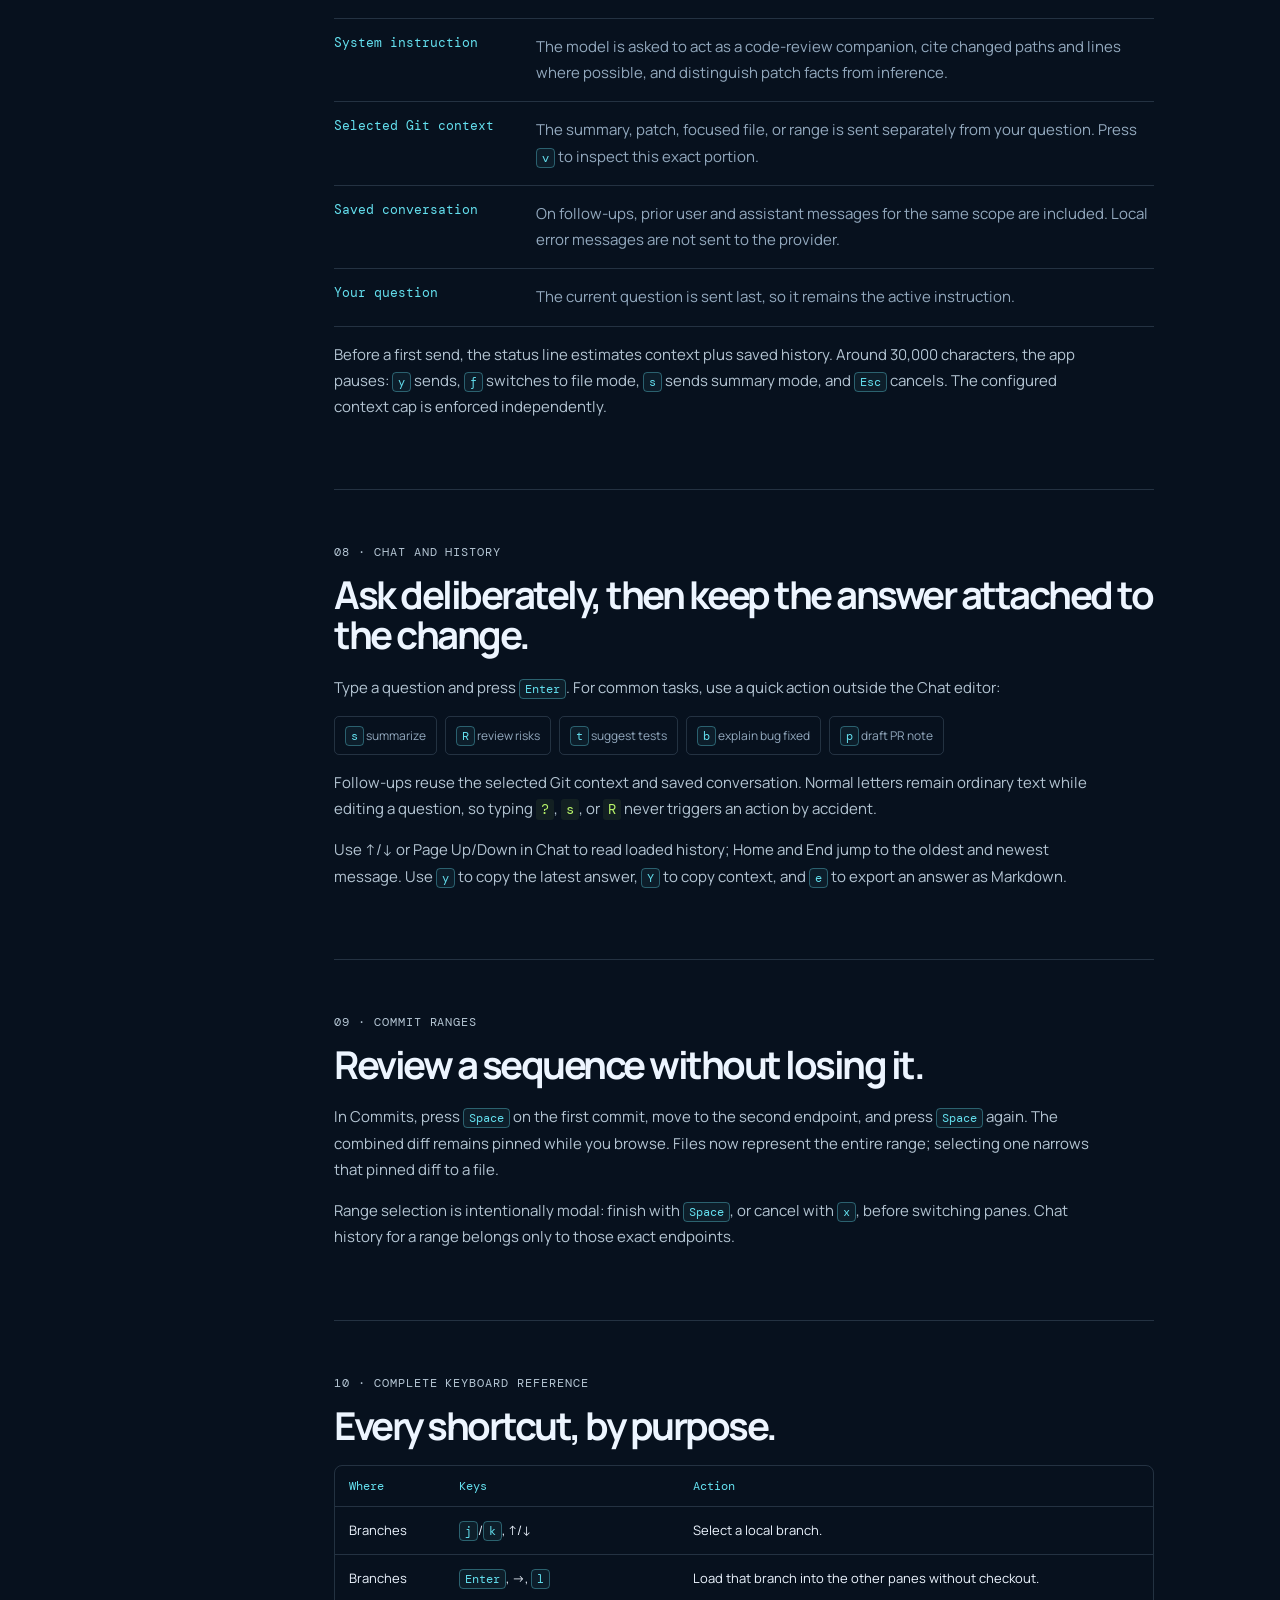
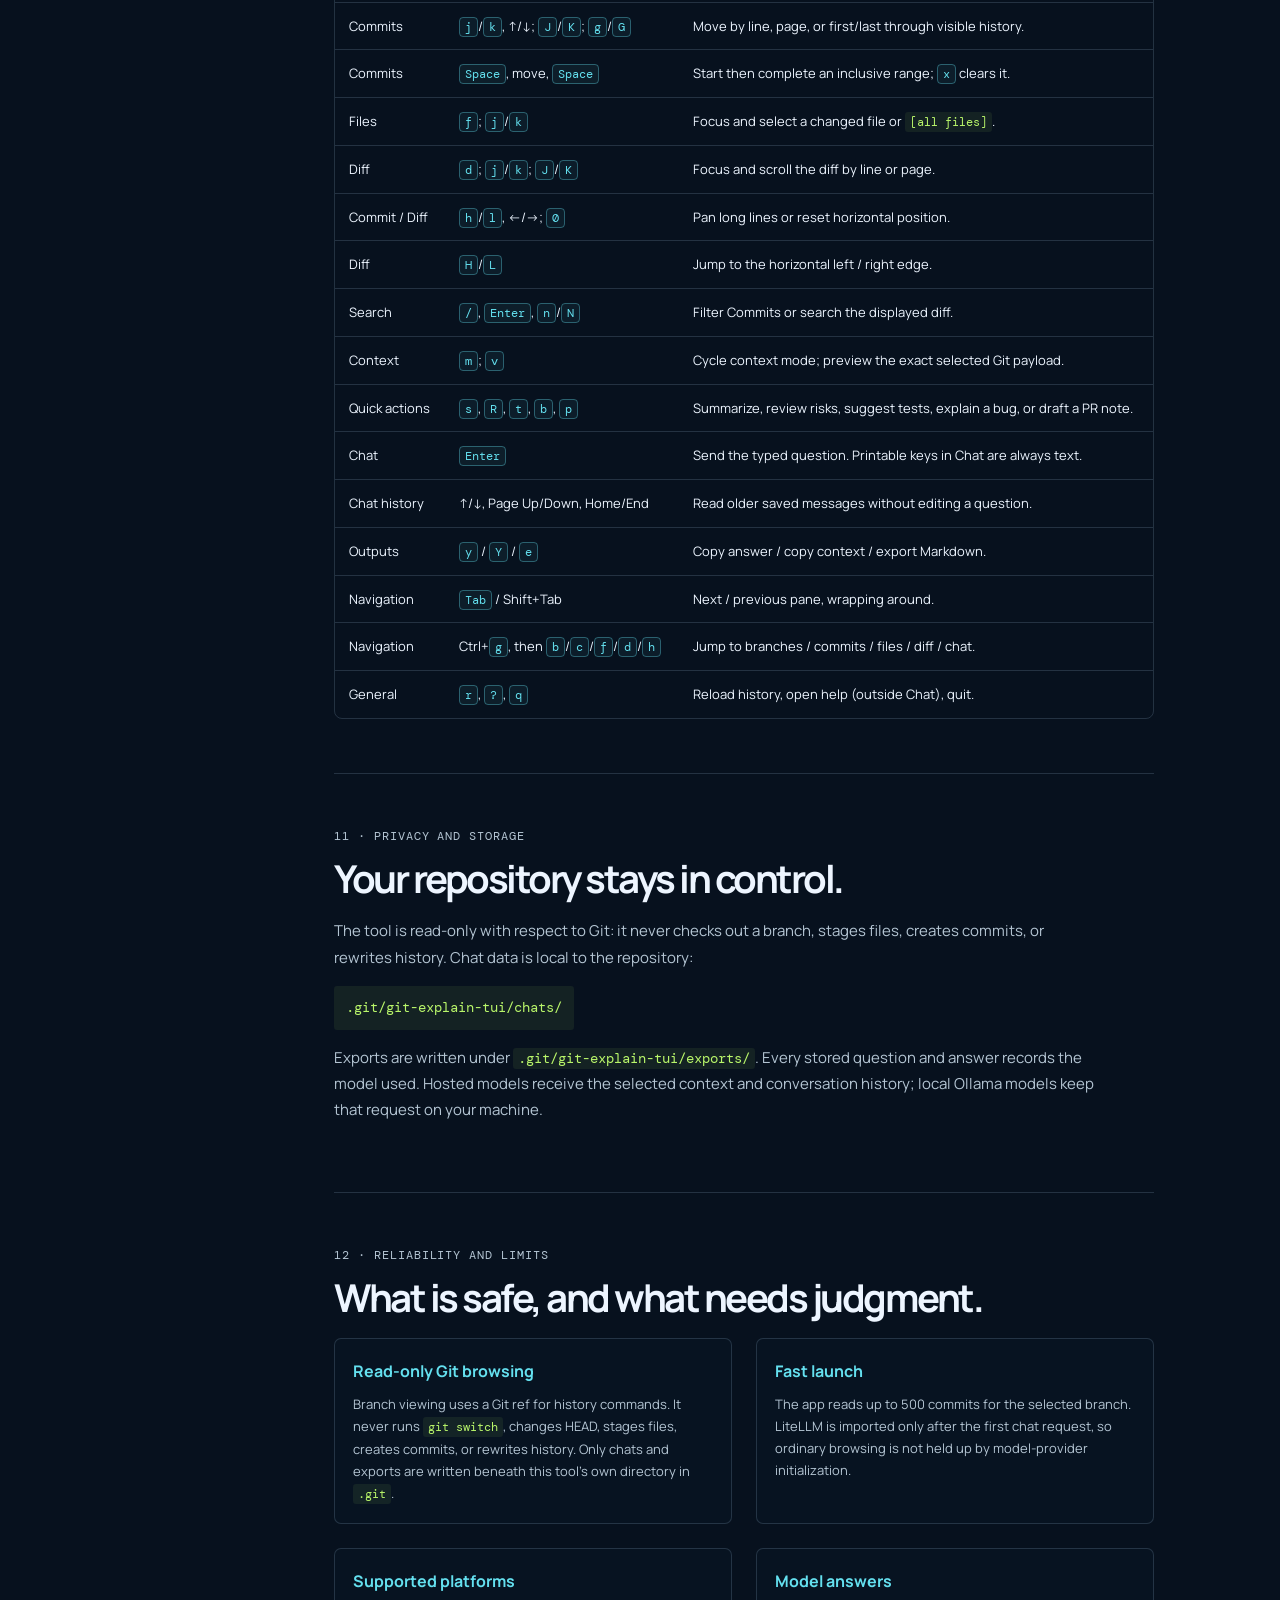
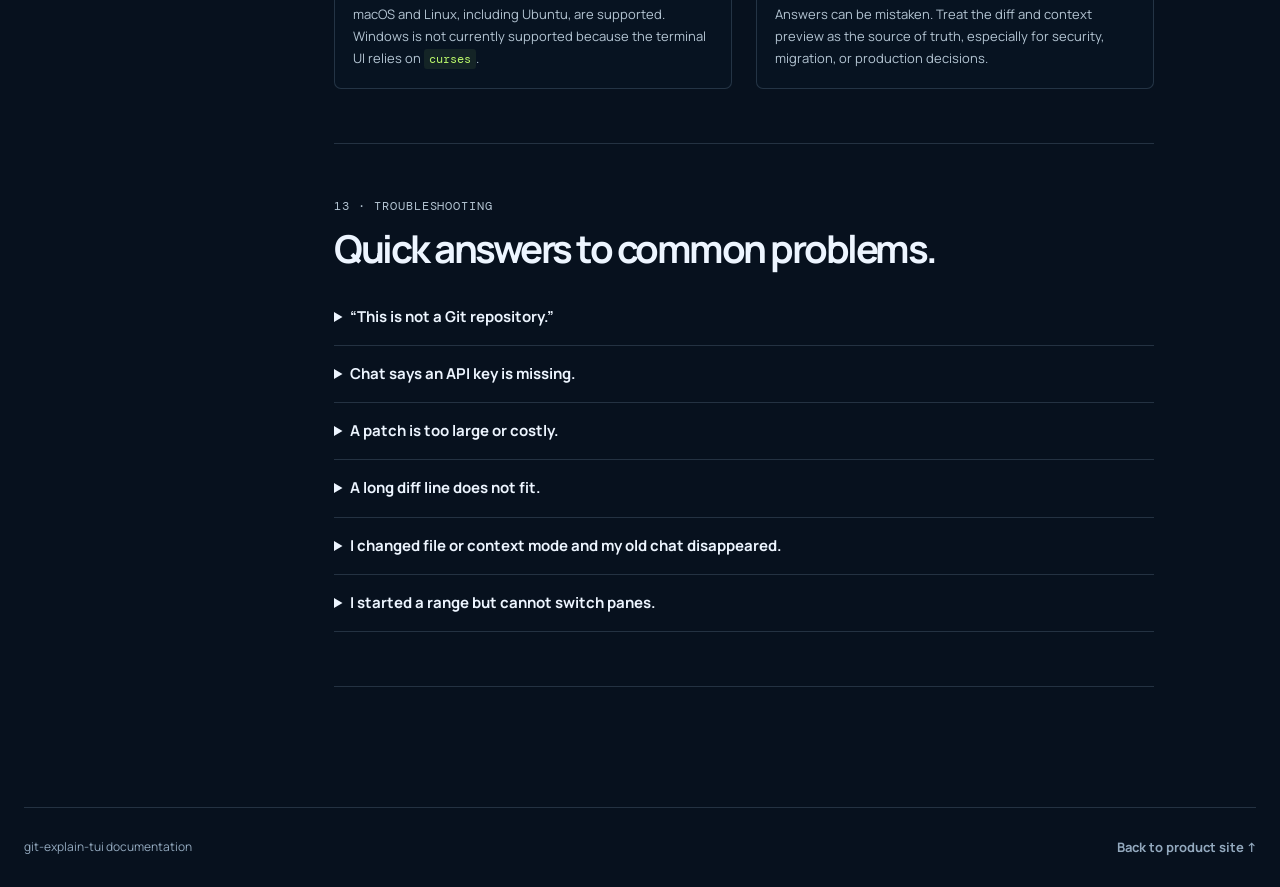
==== commit 8456a425: "release: v0.1.7 improve diff horizontal navigation" ====
--- a/docs/guide/index.html
+++ b/docs/guide/index.html
@@ -108,7 +108,7 @@
           <p class="kicker">05 · Find and navigate</p>
           <h2>Search the right thing in the right pane.</h2>
           <div class="two-column"><div><h3>Filter commits</h3><p>Focus Commits and press <kbd>/</kbd>. The filter matches subject, SHA, author, and Git decorations. Arrow keys move through matching commits while the filter is open. Press <kbd>Enter</kbd> to keep the filter, or <kbd>Esc</kbd> to cancel editing. Clear the query and press <kbd>Enter</kbd> to show all history.</p></div><div><h3>Search the diff</h3><p>Outside Commits, <kbd>/</kbd> searches the displayed diff. Press <kbd>Enter</kbd> to run the search, then <kbd>n</kbd> or <kbd>N</kbd> for the next or previous match. Matching lines are highlighted and the count appears in the Diff header.</p></div></div>
-          <p>Long commit messages and diff lines do not wrap into another pane. Pan Commit or Diff with <kbd>h</kbd>/<kbd>l</kbd> or ←/→, use <kbd>H</kbd>/<kbd>L</kbd> for a larger step, and press <kbd>0</kbd> to reset.</p>
+          <p>Long commit messages and diff lines do not wrap into another pane. Pan Commit or Diff with <kbd>h</kbd>/<kbd>l</kbd> or ←/→. In Diff, <kbd>H</kbd> jumps to the horizontal left edge and <kbd>L</kbd> jumps to the right edge; <kbd>0</kbd> also resets to the left edge.</p>
         </section>
 
         <section id="contexts" data-searchable>
@@ -155,7 +155,7 @@
             <tr><td>Branches</td><td><kbd>j</kbd>/<kbd>k</kbd>, ↑/↓</td><td>Select a local branch.</td></tr><tr><td>Branches</td><td><kbd>Enter</kbd>, →, <kbd>l</kbd></td><td>Load that branch into the other panes without checkout.</td></tr>
             <tr><td>Commits</td><td><kbd>j</kbd>/<kbd>k</kbd>, ↑/↓; <kbd>J</kbd>/<kbd>K</kbd>; <kbd>g</kbd>/<kbd>G</kbd></td><td>Move by line, page, or first/last through visible history.</td></tr><tr><td>Commits</td><td><kbd>Space</kbd>, move, <kbd>Space</kbd></td><td>Start then complete an inclusive range; <kbd>x</kbd> clears it.</td></tr>
             <tr><td>Files</td><td><kbd>f</kbd>; <kbd>j</kbd>/<kbd>k</kbd></td><td>Focus and select a changed file or <code>[all files]</code>.</td></tr><tr><td>Diff</td><td><kbd>d</kbd>; <kbd>j</kbd>/<kbd>k</kbd>; <kbd>J</kbd>/<kbd>K</kbd></td><td>Focus and scroll the diff by line or page.</td></tr>
-            <tr><td>Commit / Diff</td><td><kbd>h</kbd>/<kbd>l</kbd>, ←/→; <kbd>H</kbd>/<kbd>L</kbd>; <kbd>0</kbd></td><td>Pan long lines, pan farther, or reset position.</td></tr><tr><td>Search</td><td><kbd>/</kbd>, <kbd>Enter</kbd>, <kbd>n</kbd>/<kbd>N</kbd></td><td>Filter Commits or search the displayed diff.</td></tr>
+            <tr><td>Commit / Diff</td><td><kbd>h</kbd>/<kbd>l</kbd>, ←/→; <kbd>0</kbd></td><td>Pan long lines or reset horizontal position.</td></tr><tr><td>Diff</td><td><kbd>H</kbd>/<kbd>L</kbd></td><td>Jump to the horizontal left / right edge.</td></tr><tr><td>Search</td><td><kbd>/</kbd>, <kbd>Enter</kbd>, <kbd>n</kbd>/<kbd>N</kbd></td><td>Filter Commits or search the displayed diff.</td></tr>
             <tr><td>Context</td><td><kbd>m</kbd>; <kbd>v</kbd></td><td>Cycle context mode; preview the exact selected Git payload.</td></tr><tr><td>Quick actions</td><td><kbd>s</kbd>, <kbd>R</kbd>, <kbd>t</kbd>, <kbd>b</kbd>, <kbd>p</kbd></td><td>Summarize, review risks, suggest tests, explain a bug, or draft a PR note.</td></tr>
             <tr><td>Chat</td><td><kbd>Enter</kbd></td><td>Send the typed question. Printable keys in Chat are always text.</td></tr><tr><td>Chat history</td><td>↑/↓, Page Up/Down, Home/End</td><td>Read older saved messages without editing a question.</td></tr>
             <tr><td>Outputs</td><td><kbd>y</kbd> / <kbd>Y</kbd> / <kbd>e</kbd></td><td>Copy answer / copy context / export Markdown.</td></tr><tr><td>Navigation</td><td><kbd>Tab</kbd> / Shift+Tab</td><td>Next / previous pane, wrapping around.</td></tr><tr><td>Navigation</td><td>Ctrl+<kbd>g</kbd>, then <kbd>b</kbd>/<kbd>c</kbd>/<kbd>f</kbd>/<kbd>d</kbd>/<kbd>h</kbd></td><td>Jump to branches / commits / files / diff / chat.</td></tr><tr><td>General</td><td><kbd>r</kbd>, <kbd>?</kbd>, <kbd>q</kbd></td><td>Reload history, open help (outside Chat), quit.</td></tr>
